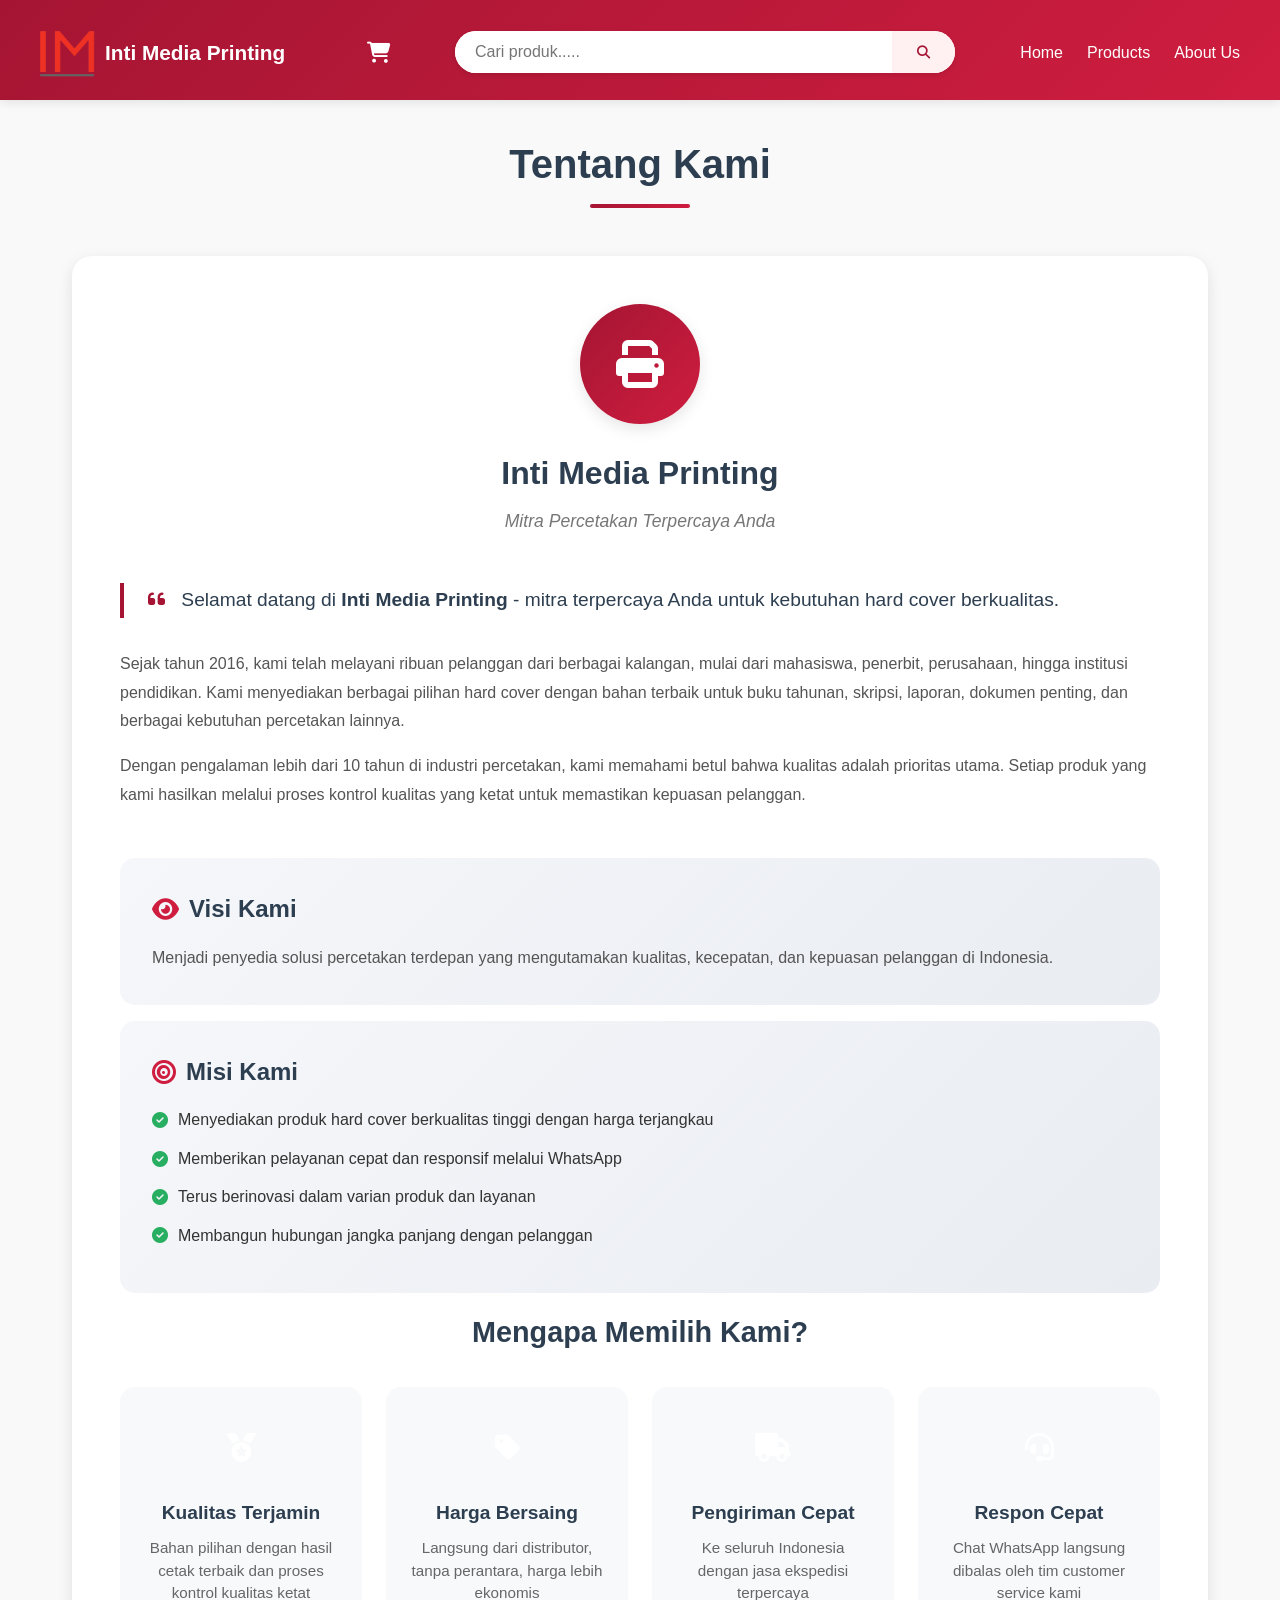
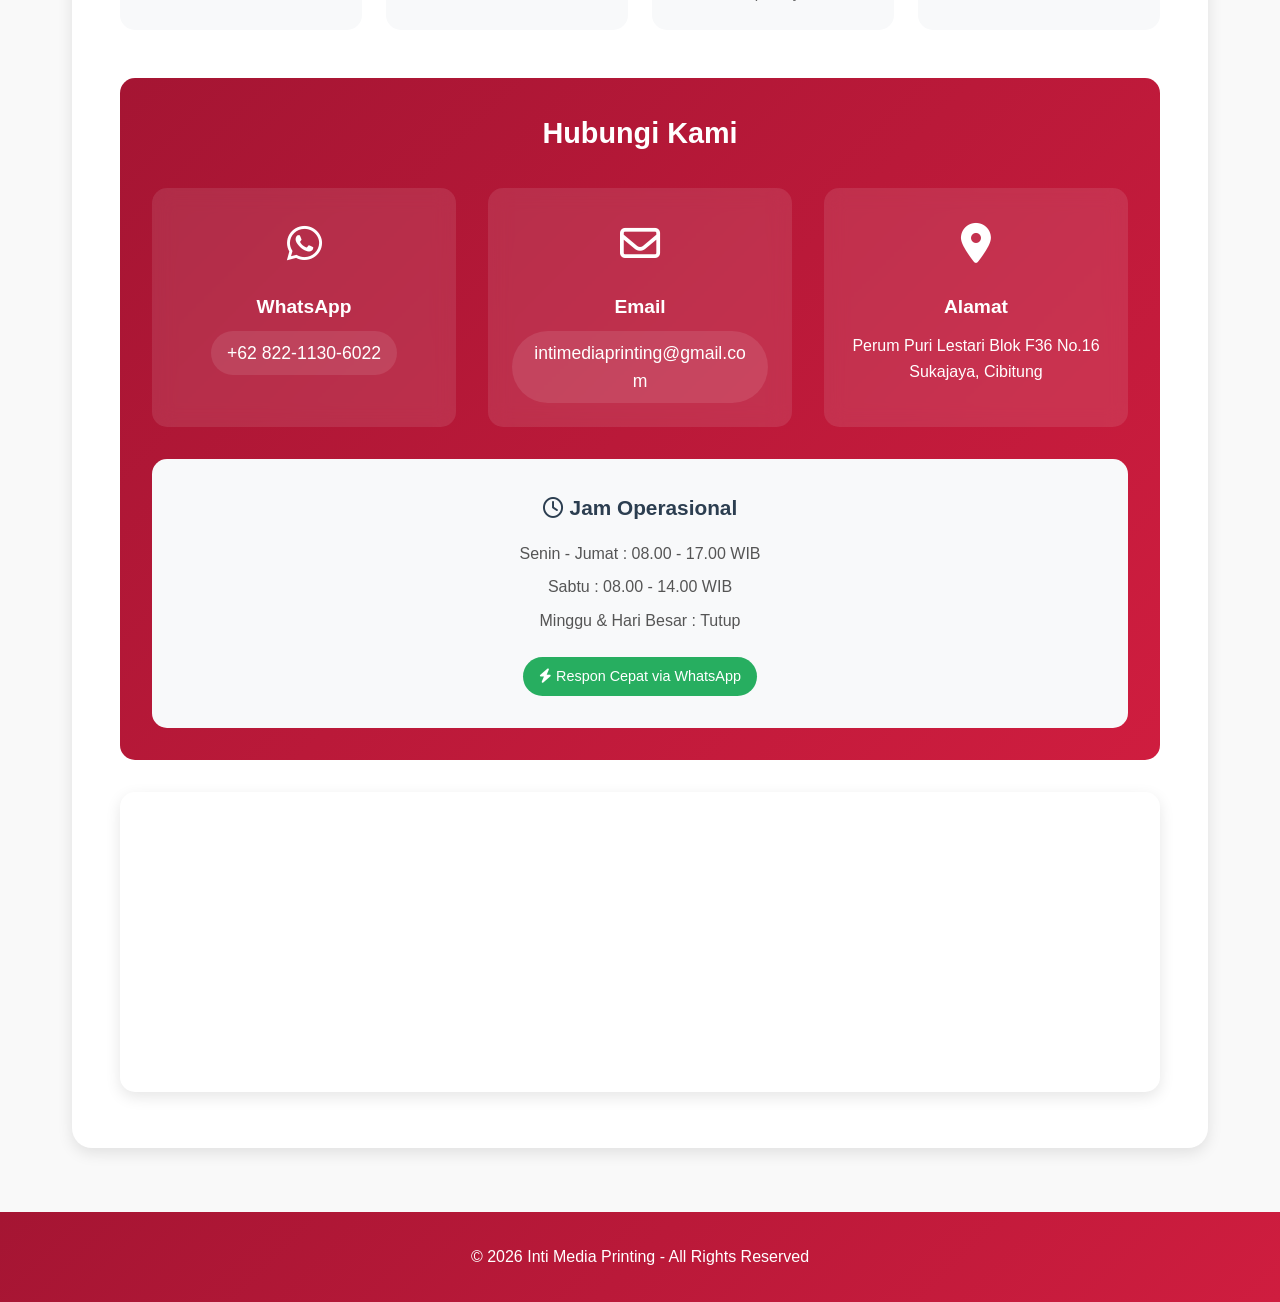
==== about.html @ e545a800 "Initial commit - Toko Online Hard Cover" ====
<!DOCTYPE html>
<html lang="id">
<head>
    <meta charset="UTF-8">
    <meta name="viewport" content="width=device-width, initial-scale=1.0, maximum-scale=1.0, user-scalable=yes">
    <meta name="description" content="Inti Media Printing - Toko online hard cover berkualitas. Tersedia hard cover bludru, glossy, diamond, RCP dengan harga terjangkau.">
    <meta name="keywords" content="hard cover, bludru, glossy, diamond, RCP, percetakan, jilid buku">
    <meta name="author" content="Inti Media Printing">
    
    <!-- Open Graph untuk sosial media -->
    <meta property="og:title" content="IMPrintingOnline - Hard Cover Berkualitas">
    <meta property="og:description" content="Belanja hard cover mudah & aman">
    <meta property="og:image" content="https://imediaprint.pages.dev/assets/images/gambarhome1.jpg">
    <meta property="og:url" content="https://imediaprint.pages.dev">
    <meta property="og:type" content="website">
    
    <title>Tentang Kami - Inti Media Printing</title>

	<!-- Google tag (gtag.js) -->
	<script async src="https://www.googletagmanager.com/gtag/js?id=G-FKC324B7FX"></script>
	<script>
	  window.dataLayer = window.dataLayer || [];
	  function gtag(){dataLayer.push(arguments);}
	  gtag('js', new Date());

	  gtag('config', 'G-FKC324B7FX');
	</script>

    <link rel="icon" type="image/png" href="assets/images/logo.png">
    <link rel="stylesheet" href="https://cdnjs.cloudflare.com/ajax/libs/font-awesome/6.5.0/css/all.min.css">
	<link rel="stylesheet" href="css/style.css">
</head>

<body>
	<nav class="navbar">
		<div class="container-header">
			<div class="nav-brand">
				<a href="index.html">
					<img src="assets/images/logo.png" alt="IMPrintingOnline Logo" class="nav-logo">
					<span>Inti Media Printing</span>
				</a>
			</div>
			
			<!-- Cart Icon - Pindahkan ke sebelum toggle -->
			<div class="cart-icon" id="cartIcon" style="cursor: pointer;">
				<i class="fas fa-shopping-cart"></i>
				<span class="cart-count">0</span>
			</div>
			
			<!-- Mobile Menu Toggle -->
			<div class="mobile-menu-toggle" id="mobileMenuToggle">
				<span></span>
				<span></span>
				<span></span>
			</div>
			
			<div class="search-section">
				<div class="search-container">
					<input type="text" class="search-input" id="searchInputHome" placeholder="Cari produk.....">
					<button class="search-btn" onclick="searchProducts()">
						<i class="fas fa-search"></i>
					</button>
				</div>
			</div>
			
			<ul class="nav-menu" id="navMenu">
				<li><a href="index.html">Home</a></li>
				<li><a href="products.html">Products</a></li>
				<li><a href="about.html">About Us</a></li>
			</ul>
		</div>
	</nav>

    <div class="container">
        <div class="page-title">
            <h1>Tentang Kami</h1>
            <div class="title-underline"></div>
        </div>
        
        <div class="about-content">
            <!-- Company Header -->
            <div class="company-header">
                <div class="company-logo">
                    <i class="fas fa-print"></i>
                </div>
                <h2 class="company-name">Inti Media Printing</h2>
                <p class="company-tagline">Mitra Percetakan Terpercaya Anda</p>
            </div>
            
            <!-- Company Description -->
            <div class="company-description">
                <p class="lead">
                    <i class="fas fa-quote-left" style="color: var(--secondary); margin-right: 10px;"></i>
                    Selamat datang di <strong>Inti Media Printing</strong> - mitra terpercaya Anda untuk 
                    kebutuhan hard cover berkualitas.
                </p>
                
                <p>
                    Sejak tahun 2016, kami telah melayani ribuan pelanggan dari berbagai kalangan, 
                    mulai dari mahasiswa, penerbit, perusahaan, hingga institusi pendidikan. 
                    Kami menyediakan berbagai pilihan hard cover dengan bahan terbaik untuk buku tahunan, 
                    skripsi, laporan, dokumen penting, dan berbagai kebutuhan percetakan lainnya.
                </p>
                
                <p>
                    Dengan pengalaman lebih dari 10 tahun di industri percetakan, kami memahami betul 
                    bahwa kualitas adalah prioritas utama. Setiap produk yang kami hasilkan melalui 
                    proses kontrol kualitas yang ketat untuk memastikan kepuasan pelanggan.
                </p>
            </div>
            
            <!-- Vision & Mission -->
            <div class="vision-mission">
                <div class="vm-card">
                    <h3>
                        <i class="fas fa-eye"></i>
                        Visi Kami
                    </h3>
                    <p>
                        Menjadi penyedia solusi percetakan terdepan yang mengutamakan kualitas, 
                        kecepatan, dan kepuasan pelanggan di Indonesia.
                    </p>
                </div>
            </div>
			<div class="vision-mission">
                <div class="vm-card">
                    <h3>
                        <i class="fas fa-bullseye"></i>
                        Misi Kami
                    </h3>
                    <ul>
                        <li>
                            <i class="fas fa-check-circle"></i>
                            Menyediakan produk hard cover berkualitas tinggi dengan harga terjangkau
                        </li>
                        <li>
                            <i class="fas fa-check-circle"></i>
                            Memberikan pelayanan cepat dan responsif melalui WhatsApp
                        </li>
                        <li>
                            <i class="fas fa-check-circle"></i>
                            Terus berinovasi dalam varian produk dan layanan
                        </li>
                        <li>
                            <i class="fas fa-check-circle"></i>
                            Membangun hubungan jangka panjang dengan pelanggan
                        </li>
                    </ul>
                </div>
            </div>
            
            <!-- Why Choose Us -->
            <div class="why-choose">
                <h3>Mengapa Memilih Kami?</h3>
                
                <div class="features-grid">
                    <div class="feature-item">
                        <div class="feature-icon">
                            <i class="fas fa-medal"></i>
                        </div>
                        <h4>Kualitas Terjamin</h4>
                        <p>Bahan pilihan dengan hasil cetak terbaik dan proses kontrol kualitas ketat</p>
                    </div>
                    
                    <div class="feature-item">
                        <div class="feature-icon">
                            <i class="fas fa-tag"></i>
                        </div>
                        <h4>Harga Bersaing</h4>
                        <p>Langsung dari distributor, tanpa perantara, harga lebih ekonomis</p>
                    </div>
                    
                    <div class="feature-item">
                        <div class="feature-icon">
                            <i class="fas fa-truck"></i>
                        </div>
                        <h4>Pengiriman Cepat</h4>
                        <p>Ke seluruh Indonesia dengan jasa ekspedisi terpercaya</p>
                    </div>
                    
                    <div class="feature-item">
                        <div class="feature-icon">
                            <i class="fas fa-headset"></i>
                        </div>
                        <h4>Respon Cepat</h4>
                        <p>Chat WhatsApp langsung dibalas oleh tim customer service kami</p>
                    </div>
                </div>
            </div>
            
            <!-- Contact Info -->
            <div class="contact-info">
                <h3>Hubungi Kami</h3>
                
                <div class="contact-grid">
                    <div class="contact-item">
                        <div class="contact-icon">
                            <i class="fab fa-whatsapp"></i>
                        </div>
                        <h4>WhatsApp</h4>
                        <a href="https://wa.me/6282211306022" target="_blank">
                            +62 822-1130-6022
                        </a>
                    </div>
                    
                    <div class="contact-item">
                        <div class="contact-icon">
                            <i class="far fa-envelope"></i>
                        </div>
                        <h4>Email</h4>
                        <a href="mailto:intimediaprinting@gmail.com">
                            intimediaprinting@gmail.com
                        </a>
                    </div>
                    
                    <div class="contact-item">
                        <div class="contact-icon">
                            <i class="fas fa-map-marker-alt"></i>
                        </div>
                        <h4>Alamat</h4>
                        <p>
                            Perum Puri Lestari Blok F36 No.16 Sukajaya, Cibitung
                        </p>
                    </div>
                </div>
                
                <!-- Business Hours -->
                <div class="business-hours">
                    <h4><i class="far fa-clock"></i> Jam Operasional</h4>
                    <p>Senin - Jumat : 08.00 - 17.00 WIB</p>
                    <p>Sabtu : 08.00 - 14.00 WIB</p>
                    <p>Minggu & Hari Besar : Tutup</p>
                    <span class="badge">
                        <i class="fas fa-bolt"></i> Respon Cepat via WhatsApp
                    </span>
                </div>
            </div>
            
            <!-- Map -->
            <div class="map-container">
                <iframe 
                    src="https://www.google.com/maps/embed?pb=!1m18!1m12!1m3!1d126748.6091255435!2d106.71670295!3d-6.229386449999999!2m3!1f0!2f0!3f0!3m2!1i1024!2i768!4f13.1!3m3!1m2!1s0x2e69f5d50fa255a5%3A0x9b9b41dbb9b866fa!2sInti%20Media%20Printing!5e0!3m2!1sid!2sid!4v1700000000000!5m2!1sid!2sid" 
                    loading="lazy">
                </iframe>
            </div>
        </div>
    </div>

    <footer>
        <p>© 2026 Inti Media Printing - All Rights Reserved</p>
    </footer>

    <script src="js/products.js"></script>
    <script src="js/cart.js"></script>
    
    <script>
        // Search function
        function searchProducts() {
            const searchInput = document.getElementById('searchInputHome');
            const query = searchInput ? searchInput.value.trim() : '';
            
            if (query) {
                window.location.href = `products.html?search=${encodeURIComponent(query)}`;
            } else {
                window.location.href = 'products.html';
            }
        }

        function resetFilters() {
            const searchInput = document.getElementById('searchInputHome');
            if (searchInput) {
                searchInput.value = '';
            }
            window.location.href = 'products.html';
        }

        // Initialize all functionality
        document.addEventListener('DOMContentLoaded', function() {
            // Update cart count
            if (typeof cart !== 'undefined' && cart.updateCount) {
                cart.updateCount();
            }
            
            // Cart icon click
            const cartIcon = document.getElementById('cartIcon');
            if (cartIcon) {
                cartIcon.addEventListener('click', function() {
                    window.location.href = 'checkout.html';
                });
            }
            
            // Search enter key
            const searchInput = document.getElementById('searchInputHome');
            if (searchInput) {
                searchInput.addEventListener('keypress', function(e) {
                    if (e.key === 'Enter') {
                        searchProducts();
                    }
                });
                
                // Scroll into view when focused (for mobile)
                searchInput.addEventListener('focus', function() {
                    setTimeout(() => {
                        this.scrollIntoView({ behavior: 'smooth', block: 'center' });
                    }, 300);
                });
            }
            
            // Mobile Menu Toggle
            const mobileToggle = document.getElementById('mobileMenuToggle');
            const navMenu = document.getElementById('navMenu');
            
            if (mobileToggle && navMenu) {
                mobileToggle.addEventListener('click', function(e) {
                    e.stopPropagation();
                    navMenu.classList.toggle('active');
                    
                    const spans = this.children;
                    if (navMenu.classList.contains('active')) {
                        spans[0].style.transform = 'rotate(45deg) translate(5px, 5px)';
                        spans[1].style.opacity = '0';
                        spans[2].style.transform = 'rotate(-45deg) translate(7px, -7px)';
                    } else {
                        spans[0].style.transform = 'none';
                        spans[1].style.opacity = '1';
                        spans[2].style.transform = 'none';
                    }
                });
                
                // Close menu when clicking outside
                document.addEventListener('click', function(event) {
                    if (!navMenu.contains(event.target) && !mobileToggle.contains(event.target)) {
                        navMenu.classList.remove('active');
                        const spans = mobileToggle.children;
                        spans[0].style.transform = 'none';
                        spans[1].style.opacity = '1';
                        spans[2].style.transform = 'none';
                    }
                });
                
                // Close menu when clicking a link
                navMenu.querySelectorAll('a').forEach(link => {
                    link.addEventListener('click', function() {
                        navMenu.classList.remove('active');
                        const spans = mobileToggle.children;
                        spans[0].style.transform = 'none';
                        spans[1].style.opacity = '1';
                        spans[2].style.transform = 'none';
                    });
                });
            }
            
            // Close mobile menu on resize
            window.addEventListener('resize', function() {
                if (window.innerWidth > 768) {
                    const navMenu = document.getElementById('navMenu');
                    const mobileToggle = document.getElementById('mobileMenuToggle');
                    
                    if (navMenu && navMenu.classList.contains('active')) {
                        navMenu.classList.remove('active');
                        
                        const spans = mobileToggle.children;
                        spans[0].style.transform = 'none';
                        spans[1].style.opacity = '1';
                        spans[2].style.transform = 'none';
                    }
                }
            });
            
            // Fix untuk touch events
            const buttons = document.querySelectorAll('button, .product-card, .feature-card, .feature-item, .contact-item a');
            buttons.forEach(button => {
                button.addEventListener('touchstart', function(e) {
                    // Prevent double tap zoom on buttons (optional)
                }, { passive: true });
            });
            
            // Fix untuk 100vh di mobile
            const setVh = () => {
                const vh = window.innerHeight * 0.01;
                document.documentElement.style.setProperty('--vh', `${vh}px`);
            };
            
            setVh();
            window.addEventListener('resize', setVh);
            window.addEventListener('orientationchange', setVh);
            
            // Animate elements on scroll
            const observer = new IntersectionObserver((entries) => {
                entries.forEach(entry => {
                    if (entry.isIntersecting) {
                        entry.target.style.opacity = '1';
                        entry.target.style.transform = 'translateY(0)';
                    }
                });
            }, { threshold: 0.1 });
            
            document.querySelectorAll('.feature-item, .vm-card, .contact-item').forEach(el => {
                el.style.opacity = '0';
                el.style.transform = 'translateY(20px)';
                el.style.transition = 'all 0.6s ease';
                observer.observe(el);
            });
        });
    </script>
</body>
</html>
---- css/style.css ----
html{
	scroll-behavior:smooth;
	-webkit-overflow-scrolling:touch;
}

img{
	max-width:100%;
	height:auto;
	display:block;
}

* {
	margin: 0;
	padding: 0;
	box-sizing: border-box;
}

:root{
	--primary:#2c3e50;
	--secondary:#a51533;
	--accent:#cf1d3f;
	--light:#ecf0f1;
	--dark:#2c3e50;
	--border:#ddd;
	--success:#27ae60;
	--warning:#f39c12;
	--shadow:0 5px 15px rgba(0,0,0,0.1);
	--shadow-hover:0 8px 25px rgba(0,0,0,0.15);
}
	
	body {
		font-family: 'Segoe UI', Tahoma, Geneva, Verdana, sans-serif;
		line-height: 1.6;
		color: #333;
		background-color: #f9f9f9;
		min-height: 100vh;
		display: flex;
		flex-direction: column;
	}
	
	/* Navbar Styles */
	.navbar {
		background: linear-gradient(135deg, #a51533 0%, #cf1d3f 100%);
		height: 100px;
		color: white;
		padding: 1.55rem 2rem;
		box-shadow: 0 2px 10px rgba(0,0,0,0.1);
		position: sticky;
		top: 0;
		z-index: 1000;
	}
	
	.container-header {
		max-width: 1200px;
		margin: 0 auto;
		display: flex;
		align-items: center;
		justify-content: space-between;
		gap: 2rem;
	}
	
	.nav-brand a {
		display: flex;
		align-items: center;
		gap: 10px;
		font-size: 1.3rem;
		font-weight: bold;
		color: white;
		text-decoration: none;
	}
	
	.nav-logo {
		height: 55px;
		width: auto;
	}
	
	.search-section {
		flex: 1;
		max-width: 500px;
	}
	
	.search-container {
		display: flex;
		background: white;
		border-radius: 50px;
		overflow: hidden;
		box-shadow: 0 2px 5px rgba(0,0,0,0.1);
	}
	
	.search-input {
		flex: 1;
		padding: 12px 20px;
		border: none;
		outline: none;
		font-size: 1rem;
	}
	
	.search-btn{
		padding:12px 25px;
		background:#fff0f2;
		color:#a51533;
		border:none;
		cursor:pointer;
		transition:0.3s;
	}
	
	.search-btn:hover {
		background: #d5909d;
	}
	
	.nav-menu {
		display: flex;
		list-style: none;
		gap: 1.5rem;
	}
	
	.nav-menu a {
		color: white;
		text-decoration: none;
		font-weight: 500;
		transition: opacity 0.3s;
		padding: 0.5rem 0;
	}
	
	.nav-menu a:hover,
	.nav-menu a.active {
		opacity: 0.8;
		border-bottom: 2px solid white;
	}
	
	.cart-icon {
		position: relative;
		font-size: 1.3rem;
		margin-left: 1rem;
		transition: transform 0.3s;
	}
	
	.cart-icon:hover {
		transform: scale(1.1);
	}
	
	.cart-count {
		position: absolute;
		top: -8px;
		right: -8px;
		background: var(--accent);
		color: white;
		font-size: 0.8rem;
		padding: 2px 6px;
		border-radius: 50%;
		min-width: 18px;
		text-align: center;
	}
	
	/* Hero Section */
	.hero {
		color: white;
		padding: 4rem 2rem;
		margin-bottom: 2rem;
	}
	
	.hero-grid {
		max-width: 1200px;
		margin: 0 auto;
		display: grid;
		grid-template-columns: 1.5fr 1fr;
		gap: 3rem;
		align-items: center;
	}
	
	.hero-image {
		border-radius: 20px;
		overflow: hidden;
		box-shadow: var(--shadow-hover);
		transition: transform 0.3s;
	}
	
	.hero-image:hover {
		transform: scale(1.02);
	}
	
	.hero-image img {
		width: 100%;
		height: auto;
		display: block;
	}

	.hero-features {
		display: grid;
		gap: 2rem;
	}

	.feature-card {
		background: linear-gradient(135deg, #a51533 0%, #cf1d3f 100%);
		height: 205px;
		padding: 1rem;
		text-align: center;
		border-radius: 15px;
		border: 1px solid rgba(255,255,255,0.2);
		transition: all 0.3s;
		transform: translateY(17px);
		animation: fadeInUp 0.6s ease forwards;
	}

	.feature-card:hover {
		background: #a51533;
		transform: translateY(-5px);
	}
	
	.feature-icon{
		font-size: 2.5rem;
		margin-bottom: 1rem;
		background: none;
		border: none;
		box-shadow: none;
	}

	.feature-card:hover .feature-icon{
		transform: scale(1.2);
		transition: 0.3s;
	}

	.feature-title {
		font-size: 1.3rem;
		margin-bottom: 0.5rem;
		font-weight: 600;
	}
	
	.feature-description {
		opacity: 0.9;
		font-size: 0.95rem;
	}
	
	/* Stats Section */
	.stats {
		max-width: 1200px;
		margin: 3rem auto;
		padding: 0 2rem;
		display: grid;
		grid-template-columns: repeat(3, 1fr);
		gap: 2rem;
	}
	
	.stat-item {
		background: white;
		padding: 2.5rem;
		border-radius: 20px;
		text-align: center;
		box-shadow: var(--shadow);
		transition: all 0.3s;
		border-bottom: 4px solid transparent;
	}
	
	.stat-item:hover {
		transform: translateY(-5px);
		border-bottom-color: #cf1d3f;
		box-shadow: var(--shadow-hover);
	}
	
	.stat-item h3 {
		font-size: 2.5rem;
		color: #cf1d3f;
		margin-bottom: 0.5rem;
		font-weight: bold;
	}
	
	.stat-item p {
		color: #666;
		font-size: 1.1rem;
		font-weight: 500;
	}

	/* CTA Section */
	.cta {
		background: #8f162c;
		color: white;
		padding: 4rem 2rem;
		text-align: center;
		margin: 4rem 0;
	}
	
	.cta-inner {
		max-width: 800px;
		margin: 0 auto;
	}
	
	.cta h2 {
		font-size: 2.5rem;
		margin-bottom: 1rem;
	}
	
	.cta p {
		font-size: 1.2rem;
		margin-bottom: 2rem;
		opacity: 0.9;
	}
	
	.cta-btn {
		display: inline-block;
		background: #ffc20e;
		color: var(--primary);
		padding: 15px 40px;
		border-radius: 50px;
		text-decoration: none;
		font-weight: 600;
		font-size: 1.1rem;
		transition: all 0.3s;
		box-shadow: var(--shadow);
	}
	
	.cta-btn:hover {
		transform: translateY(-2px);
		box-shadow: var(--shadow-hover);
		background: var(--light);
	}
	
	/* WhatsApp Float */
	.wa-float {
		position: fixed;
		bottom: 30px;
		right: 30px;
		background: #25d366;
		color: white;
		width: 60px;
		height: 60px;
		border-radius: 50%;
		text-align: center;
		font-size: 30px;
		line-height: 60px;
		box-shadow: var(--shadow-hover);
		transition: all 0.3s;
		z-index: 999;
	}
	
	.wa-float:hover {
		transform: scale(1.1) translateY(-5px);
		background: #20ba5c;
	}
	
	/* Footer */
	footer{
		background:linear-gradient(135deg,#a51533,#cf1d3f);
		color:#fff;
		text-align:center;
		padding:2rem;
		margin-top:auto;
	}


/* PRODUCTS.HTML */
	/* Container */
	.container {
		max-width: 1200px;
		margin: 2rem auto;
		padding: 0 2rem;
		flex: 1;
	}

	/* Filter Bar */
	.filter-options-bar {
		display: flex;
		gap: 1rem;
		margin-bottom: 2rem;
		flex-wrap: wrap;
		background: white;
		padding: 1.5rem;
		border-radius: 15px;
		box-shadow: var(--shadow);
	}
	
	.filter-options-bar select {
		padding: 12px 20px;
		border: 2px solid var(--border);
		border-radius: 10px;
		font-size: 1rem;
		outline: none;
		cursor: pointer;
		background: white;
		min-width: 180px;
		transition: all 0.3s;
	}
	
	.filter-options-bar select:hover {
		border-color: #a51533;
		background: #fff5f5;
	}
	
	.filter-options-bar select:focus {
		border-color: #a51533;
		box-shadow: 0 0 0 3px rgba(207,29,63,0.2);
	}

	/* Product Grid */
	.product-grid{
		display:grid;
		grid-template-columns:repeat(auto-fit,minmax(250px,1fr));
		gap:2rem;
		margin-bottom:3rem;
	}
	
	.product-card{
		background:white;
		border-radius:12px;
		overflow:hidden;
		box-shadow:0 2px 10px rgba(0,0,0,0.08);
		transition:all 0.25s ease;
		cursor:pointer;
		position:relative;
	}
	
	.product-card:hover{
		transform:translateY(-5px);
		box-shadow:0 8px 20px rgba(0,0,0,0.12);
	}
	
	.product-image{
		width:100%;
		height:200px;
		object-fit:cover;
	}
	
	.product-info{
		padding:12px;
	}
	
	.product-title{
		font-size:0.95rem;
		font-weight:600;
		color:#333;
		margin-bottom:6px;
		line-height:1.3;
		height:38px;
		overflow:hidden;
	}
	
	.product-price{
		color:#cf1d3f;
		font-weight:700;
		font-size:1.1rem;
		margin-bottom:6px;
	}

	.product-meta{
		display:flex;
		justify-content:space-between;
		align-items:center;
		font-size:0.85rem;
		color:#777;
		margin-bottom:6px;
	}

	.product-rating{
		display:flex;
		align-items:center;
		gap:4px;
		color:#f5a623;
	}

	.product-sold{
		color:#888;
	}

	.product-image-wrapper{
		position:relative;
	}

	.btn-add-cart-hover{
		position:absolute;
		left:50%;
		bottom:10px;
		transform:translateX(-50%);
		background:#cf1d3f;
		color:white;
		border:none;
		padding:8px 12px;
		font-size:0.85rem;
		border-radius:20px;
		cursor:pointer;
		opacity:0;
		transition:all 0.25s ease;
		box-shadow:0 3px 10px rgba(0,0,0,0.2);
		white-space:nowrap;
	}

	.product-card:hover .btn-add-cart-hover{
		opacity:1;
		bottom:15px;
	}

	.btn-add-cart-hover:hover{
		background:#a51533;
	}

	.varian-tags{
		display:flex;
		gap:5px;
		flex-wrap:wrap;
	}

	.varian-tag{
		background:#f3f3f3;
		padding:2px 6px;
		font-size:0.75rem;
		border-radius:4px;
	}
	
	/* Badge Diskon */
	.discount-badge {
		position: absolute;
		top: 10px;
		right: 10px;
		background: var(--accent);
		color: white;
		padding: 5px 10px;
		border-radius: 5px;
		font-weight: bold;
		font-size: 0.9rem;
		z-index: 1;
	}
	
	/* Load More Button */
	.load-more-container {
		text-align: center;
		margin: 2rem 0;
	}
	
	.btn-load-more {
		background: linear-gradient(135deg, #a51533 0%, #cf1d3f 100%);
		color: white;
		border: none;
		padding: 15px 40px;
		border-radius: 50px;
		font-size: 1.1rem;
		font-weight: 600;
		cursor: pointer;
		transition: all 0.3s;
		box-shadow: var(--shadow);
	}
	
	.btn-load-more:hover {
		transform: translateY(-2px);
		box-shadow: var(--shadow-hover);
	}
	
	.btn-load-more:disabled {
		opacity: 0.5;
		cursor: not-allowed;
		transform: none;
	}

	/* Empty State */
	.empty-state {
		text-align: center;
		padding: 4rem;
		background: white;
		border-radius: 15px;
		grid-column: 1/-1;
	}
	
	.empty-state i {
		font-size: 5rem;
		color: var(--border);
		margin-bottom: 1rem;
	}
	
	.empty-state h3 {
		font-size: 1.5rem;
		color: var(--primary);
		margin-bottom: 0.5rem;
	}
	
	.empty-state p {
		color: #777;
		margin-bottom: 2rem;
	}
	
	.btn-reset-filter {
		background: linear-gradient(135deg, #a51533 0%, #cf1d3f 100%);
		color: #ffffff;
		border: none;
		padding: 12px 30px;
		border-radius: 50px;
		font-size: 1rem;
		cursor: pointer;
		transition: all 0.3s;
	}
	
	.btn-reset-filter:hover {
		background: #a51533;
	}


/* ABOUT.HTML */
	.page-title {
		text-align: center;
		margin-bottom: 2rem;
		position: relative;
		padding-bottom: 1rem;
	}
	
	.page-title h1 {
		font-size: 2.5rem;
		color: var(--primary);
		margin-bottom: 0.5rem;
	}
	
	.page-title .title-underline {
		width: 100px;
		height: 4px;
		background: linear-gradient(135deg,#a51533,#cf1d3f);
		margin: 0 auto;
		border-radius: 2px;
	}

	.about-content {
		background: white;
		border-radius: 20px;
		padding: 3rem;
		box-shadow: var(--shadow);
		margin-bottom: 2rem;
	}
	
	/* Company Header */
	.company-header {
		text-align: center;
		margin-bottom: 3rem;
	}

	.company-logo{
		width:120px;
		height:120px;
		margin:0 auto 1.5rem;
		background:linear-gradient(135deg,#a51533,#cf1d3f);
		border-radius:50%;
		display:flex;
		align-items:center;
		justify-content:center;
		color:#fff;
		font-size:3rem;
		box-shadow:var(--shadow);
	}
	
	.company-name {
		font-size: 2rem;
		color: var(--primary);
		margin-bottom: 0.5rem;
	}
	
	.company-tagline {
		color: #777;
		font-size: 1.1rem;
		font-style: italic;
	}
	
	/* Company Description */
	.company-description {
		margin-bottom: 3rem;
		line-height: 1.8;
		color: #555;
	}
	
	.company-description p {
		margin-bottom: 1rem;
	}
	
	.company-description .lead {
		font-size: 1.2rem;
		color: var(--primary);
		font-weight: 500;
		border-left: 4px solid var(--secondary);
		padding-left: 1.5rem;
		margin: 2rem 0;
	}
	
	/* Vision Mission */
	.vision-mission {
		display: grid;
		grid-template-columns: 1fr;
		margin-bottom: 1rem;
	}
	
	.vm-card {
		background: linear-gradient(135deg, #f5f7fa 0%, #e9ecf1 100%);
		padding: 2rem;
		border-radius: 15px;
		transition: all 0.3s;
	}
	
	.vm-card:hover {
		transform: translateY(-5px);
		box-shadow: var(--shadow);
	}
	
	.vm-card h3 {
		color: var(--primary);
		margin-bottom: 1rem;
		font-size: 1.5rem;
		display: flex;
		align-items: center;
		gap: 10px;
	}
	
	.vm-card h3 i {
		color: #cf1d3f;
	}
	
	.vm-card p {
		color: #555;
		line-height: 1.8;
	}
	
	.vm-card ul {
		list-style: none;
		padding: 0;
	}
	
	.vm-card ul li {
		margin-bottom: 0.8rem;
		display: flex;
		align-items: center;
		gap: 10px;
	}
	
	.vm-card ul li i {
		color: var(--success);
		font-size: 1rem;
	}
	
	/* Why Choose Us */
	.why-choose {
		margin-bottom: 3rem;
	}
	
	.why-choose h3 {
		text-align: center;
		color: var(--primary);
		font-size: 1.8rem;
		margin-bottom: 2rem;
	}

	.features-grid {
		display: grid;
		grid-template-columns: repeat(4, 1fr);
		gap: 1.5rem;
	}
	
	.feature-item {
		text-align: center;
		padding: 1.5rem;
		background: #f8f9fa;
		border-radius: 15px;
		transition: all 0.3s;
		border: 1px solid transparent;
	}
	
	.feature-item:hover {
		transform: translateY(-5px);
		border-color: var(--secondary);
		box-shadow: var(--shadow);
	}
	
	.feature-icon {
		width: 70px;
		height: 70px;
		border-radius: 50%;
		display: flex;
		align-items: center;
		justify-content: center;
		margin: 0 auto 1rem;
		color: white;
		font-size: 1.8rem;
	}
	
	.feature-item h4 {
		color: var(--primary);
		margin-bottom: 0.5rem;
		font-size: 1.2rem;
	}
	
	.feature-item p {
		color: #666;
		font-size: 0.95rem;
		line-height: 1.5;
	}
	
	/* Contact Info */
	.contact-info {
		background: linear-gradient(135deg, #a51533 0%, #cf1d3f 100%);
		border-radius: 15px;
		padding: 2rem;
		color: white;
		margin-bottom: 2rem;
	}
	
	.contact-info h3 {
		text-align: center;
		font-size: 1.8rem;
		margin-bottom: 2rem;
	}
	
	.contact-grid {
		display: grid;
		grid-template-columns: repeat(3, 1fr);
		gap: 2rem;
	}
	
	.contact-item {
		text-align: center;
		padding: 1.5rem;
		background: rgba(255,255,255,0.1);
		border-radius: 15px;
		backdrop-filter: blur(10px);
		transition: all 0.3s;
	}
	
	.contact-item:hover {
		background: rgba(255,255,255,0.2);
		transform: translateY(-5px);
	}
	
	.contact-icon {
		font-size: 2.5rem;
		margin-bottom: 1rem;
	}
	
	.contact-item h4 {
		font-size: 1.2rem;
		margin-bottom: 0.5rem;
	}
	
	.contact-item a {
		color: white;
		text-decoration: none;
		font-size: 1.1rem;
		transition: all 0.3s;
		display: inline-block;
		padding: 0.5rem 1rem;
		border-radius: 50px;
		background: rgba(255,255,255,0.1);
		word-break: break-word;
	}
	
	.contact-item a:hover {
		background: rgba(255,255,255,0.3);
		transform: translateY(-2px);
	}
	
	.contact-item p {
		color: white;
		margin-top: 10px;
		word-break: break-word;
	}
	
	/* Business Hours */
	.business-hours {
		text-align: center;
		margin-top: 2rem;
		padding: 2rem;
		background: #f8f9fa;
		border-radius: 15px;
	}
	
	.business-hours h4 {
		color: var(--primary);
		font-size: 1.3rem;
		margin-bottom: 1rem;
	}
	
	.business-hours p {
		color: #555;
		margin-bottom: 0.5rem;
	}
	
	.business-hours .badge {
		display: inline-block;
		background: var(--success);
		color: white;
		padding: 0.5rem 1rem;
		border-radius: 50px;
		font-size: 0.9rem;
		margin-top: 1rem;
	}
	
	/* Map Container */
	.map-container {
		text-align: center;
		margin-top: 2rem;
	}
	
	.map-container iframe{
		width:100%;
		height:300px;
		border:0;
		border-radius:15px;
		box-shadow:var(--shadow);
	}


/* PRODUCT DETAIL */

	.product-detail{
		display:grid;
		grid-template-columns:1fr 1fr;
		gap:3rem;
		background:#fff;
		border-radius:20px;
		padding:2rem;
		box-shadow:0 5px 20px rgba(0,0,0,0.05);
	}

	/* IMAGE */

	.detail-image-container{
		position:relative;
		border-radius:15px;
		overflow:hidden;
		box-shadow:0 5px 15px rgba(0,0,0,0.1);
	}

	.detail-image{
		width:100%;
		height:auto;
		display:block;
		transition:transform .3s;
	}

	.detail-image:hover{
		transform:scale(1.03);
	}

	/* INFO */

	.detail-info h1{
		font-size:2rem;
		color:var(--primary);
		margin-bottom:1rem;
	}

	/* PRICE BOX */

	.detail-price{
		background:linear-gradient(135deg,#a51533,#cf1d3f);
		color:#fff;
		padding:1.5rem;
		border-radius:15px;
		margin-bottom:2rem;
	}

	.current-price{
		font-size:2.5rem;
		font-weight:bold;
	}

	.old-price{
		font-size:1.2rem;
		text-decoration:line-through;
		opacity:.8;
		margin-left:1rem;
	}

	/* VARIANT */

	.varian-section{
		margin-bottom:2rem;
	}

	.varian-title{
		font-weight:600;
		margin-bottom:.5rem;
		color:var(--primary);
	}

	.varian-options{
		display:flex;
		flex-wrap:wrap;
		gap:.8rem;
		margin-bottom:1.5rem;
	}

	.varian-option{
		padding:.8rem 1.5rem;
		border:2px solid var(--border);
		background:#fff;
		border-radius:50px;
		cursor:pointer;
		font-weight:500;
		transition:.3s;
	}

	.varian-option:hover{
		border-color:#cf1d3f;
		background:rgba(207,29,63,0.1);
	}

	.varian-option.selected{
		background:linear-gradient(135deg,#a51533,#cf1d3f);
		color:#fff;
		border-color:transparent;
	}

	/* QUANTITY */

	.quantity-selector{
		display:flex;
		align-items:center;
		gap:.5rem;
		margin-bottom:1.5rem;
	}

	.quantity-btn{
		width:45px;
		height:45px;
		border:2px solid var(--border);
		background:#fff;
		border-radius:10px;
		font-size:1.3rem;
		cursor:pointer;
		display:flex;
		align-items:center;
		justify-content:center;
		transition:.3s;
	}

	.quantity-btn:hover:not(:disabled){
		background:#cf1d3f;
		color:#fff;
		border-color:#a51533;
	}

	.quantity-btn:disabled{
		opacity:.5;
		cursor:not-allowed;
	}

	.quantity-input{
		width:100px;
		height:45px;
		text-align:center;
		border:2px solid var(--border);
		border-radius:10px;
		font-size:1.2rem;
		font-weight:600;
		outline:none;
		-moz-appearance:textfield;
	}

	.quantity-input::-webkit-outer-spin-button,
	.quantity-input::-webkit-inner-spin-button{
		-webkit-appearance:none;
		margin:0;
	}

	.quantity-input:focus{
		border-color:#cf1d3f;
		box-shadow:0 0 0 3px rgba(207,29,63,0.2);
	}

	/* BUTTON */

	.btn-add-cart,
	.btn-buy-now{
		padding:1rem 2rem;
		border:none;
		border-radius:10px;
		font-size:1.1rem;
		font-weight:600;
		cursor:pointer;
		transition:.3s;
		margin-right:1rem;
		margin-bottom:.5rem;
	}

	.btn-add-cart{
		background:#cf1d3f;
		color:#fff;
	}

	.btn-add-cart:hover{
		background:#a51533;
		transform:translateY(-2px);
		box-shadow:0 5px 15px rgba(207,29,63,0.3);
	}

	.btn-buy-now{
		background:linear-gradient(135deg,#a51533,#cf1d3f);
		color:#fff;
	}

	.btn-buy-now:hover{
		transform:translateY(-2px);
		box-shadow:0 5px 15px rgba(207,29,63,0.4);
	}

	/* DESCRIPTION */

	.product-description{
		margin-top:2rem;
		padding:1.5rem;
		background:var(--light);
		border-radius:15px;
	}

	.product-description h3{
		color:var(--primary);
		margin-bottom:1rem;
		font-size:1.3rem;
	}

	.product-description p{
		line-height:1.8;
		color:#555;
	}


/* CHECKOUT */

	.page-title{
		color:var(--primary);
		margin-bottom:2rem;
		font-size:2rem;
		text-align:center;
	}

	/* Layout */

	.checkout-container{
		display:grid;
		grid-template-columns:1.5fr 1fr;
		gap:2rem;
	}

	.checkout-card{
		background:#fff;
		border-radius:20px;
		padding:2rem;
		box-shadow:var(--shadow);
		transition:0.3s;
	}

	.checkout-card:hover{
		box-shadow:var(--shadow-hover);
	}

	/* ================= FORM ================= */

	.form-group{
		margin-bottom:1.5rem;
	}

	.form-group label{
		display:block;
		margin-bottom:0.5rem;
		font-weight:600;
		color:var(--primary);
	}

	.form-group input,
	.form-group textarea{
		width:100%;
		padding:12px 15px;
		border:2px solid var(--border);
		border-radius:10px;
		font-size:1rem;
		font-family:inherit;
		transition:0.3s;
	}

	.form-group input:focus,
	.form-group textarea:focus{
		border-color:#cf1d3f;
		outline:none;
		box-shadow:0 0 0 3px rgba(207,29,63,0.2);
	}

	.form-group input.error,
	.form-group textarea.error{
		border-color:var(--danger);
	}

	.error-message{
		color:var(--danger);
		font-size:0.85rem;
		margin-top:5px;
	}

	/* ================= CART ITEMS ================= */

	.cart-items{
		max-height:400px;
		overflow-y:auto;
		margin-bottom:1.5rem;
	}

	.checkout-item{
		display:flex;
		gap:1rem;
		padding:1rem;
		border-bottom:1px solid var(--border);
		transition:0.3s;
	}

	.checkout-item:hover{
		background:var(--light);
	}

	.checkout-item img{
		width:80px;
		height:80px;
		object-fit:cover;
		border-radius:10px;
		border:1px solid var(--border);
	}

	.item-details{
		flex:1;
	}

	.item-name{
		font-weight:600;
		color:var(--primary);
		margin-bottom:3px;
	}

	.item-variant{
		font-size:0.9rem;
		color:#777;
		margin-bottom:6px;
	}

	.item-controls{
		display:flex;
		align-items:center;
		gap:8px;
		flex-wrap:wrap;
	}

	/* Quantity */

	.qty-btn{
		width:32px;
		height:32px;
		border:1px solid var(--border);
		background:#fff;
		border-radius:8px;
		cursor:pointer;
		display:flex;
		align-items:center;
		justify-content:center;
		font-size:1.1rem;
		transition:0.3s;
	}

	.qty-btn:hover:not(:disabled){
		background:#cf1d3f;
		color:#fff;
		border-color:#a51533;
	}

	.qty-btn:disabled{
		opacity:0.5;
		cursor:not-allowed;
	}

	.qty-display{
		min-width:40px;
		text-align:center;
		font-weight:600;
	}

	.qty-input {
		width: 60px;
		height: 32px;
		text-align: center;
		border: 2px solid var(--border);
		border-radius: 8px;
		font-size: 0.9rem;
		font-weight: 600;
		outline: none;
		-moz-appearance: textfield;
		margin: 0 4px;
		padding: 0 5px;
	}

	.qty-input::-webkit-outer-spin-button,
	.qty-input::-webkit-inner-spin-button {
		-webkit-appearance: none;
		margin: 0;
	}

	.qty-input:focus {
		border-color: #cf1d3f;
		box-shadow: 0 0 0 3px rgba(207,29,63,0.1);
	}

	.item-controls {
		display: flex;
		align-items: center;
		gap: 4px;
		flex-wrap: wrap;
	}

	.item-price{
		margin-left:auto;
		font-weight:600;
		color:#a51533;
	}

	/* Delete */

	.delete-btn{
		width:32px;
		height:32px;
		border:none;
		background:none;
		cursor:pointer;
		border-radius:8px;
		font-size:1.1rem;
		display:flex;
		align-items:center;
		justify-content:center;
		transition:0.3s;
	}

	.delete-btn:hover{
		background:#a51533;
		color:#fff;
		transform:scale(1.1);
	}

	/* ================= TOTAL ================= */

	.total-row{
		display:flex;
		justify-content:space-between;
		align-items:center;
		padding:1.5rem 0;
		border-top:2px solid var(--border);
		font-size:1.3rem;
		font-weight:bold;
		color:#a51533;
		margin-top:1rem;
	}

	.total-row span:last-child{
		font-size:1.5rem;
	}

	/* ================= WHATSAPP BUTTON ================= */

	.btn-whatsapp{
		width:100%;
		background:linear-gradient(135deg,#25d366,#128C7E);
		color:#fff;
		border:none;
		padding:1.2rem;
		border-radius:50px;
		font-size:1.2rem;
		font-weight:600;
		cursor:pointer;
		display:flex;
		align-items:center;
		justify-content:center;
		gap:10px;
		margin-top:1rem;
		transition:0.3s;
	}

	.btn-whatsapp:hover{
		transform:translateY(-2px);
		box-shadow:var(--shadow-hover);
		filter:brightness(1.1);
	}

	.btn-whatsapp i{
		font-size:1.4rem;
	}

	/* ================= EMPTY CART ================= */

	.empty-cart{
		text-align:center;
		padding:3rem;
	}

	.empty-cart i{
		font-size:5rem;
		color:var(--border);
		margin-bottom:1rem;
	}

	.empty-cart h3{
		font-size:1.5rem;
		color:var(--primary);
		margin-bottom:0.5rem;
	}

	.empty-cart p{
		color:#777;
		margin-bottom:2rem;
	}

	/* Button kembali belanja */

	.btn-shop{
		display:inline-block;
		background:linear-gradient(135deg,#667eea,#764ba2);
		color:#fff;
		padding:12px 30px;
		border-radius:50px;
		text-decoration:none;
		font-weight:600;
		transition:0.3s;
	}

	.btn-shop:hover{
		transform:translateY(-2px);
		box-shadow:var(--shadow-hover);
	}

	/* ================= MODAL ================= */

	.modal-overlay{
		position:fixed;
		inset:0;
		background:rgba(0,0,0,0.5);
		display:flex;
		align-items:center;
		justify-content:center;
		z-index:9999;
		animation:fadeIn .3s;
	}

	.modal-confirm{
		background:#fff;
		padding:2rem;
		border-radius:20px;
		max-width:400px;
		width:90%;
		text-align:center;
		animation:slideUp .3s;
	}

	.modal-icon{
		font-size:4rem;
		margin-bottom:1rem;
	}

	.modal-actions{
		display:flex;
		gap:1rem;
		justify-content:center;
	}

	/* Buttons */

	.btn-secondary{
		padding:12px 25px;
		border:2px solid var(--border);
		background:#fff;
		border-radius:10px;
		cursor:pointer;
		font-weight:600;
	}

	.btn-secondary:hover{
		background:var(--light);
	}

	.btn-danger{
		padding:12px 25px;
		background:var(--danger);
		color:#fff;
		border:none;
		border-radius:10px;
		cursor:pointer;
		font-weight:600;
		transition:0.3s;
	}

	.btn-danger:hover{
		background:#c0392b;
		transform:translateY(-2px);
		box-shadow:var(--shadow);
	}


/* MOBILE MENU */

	.mobile-menu-toggle{
		display:none;
		flex-direction:column;
		cursor:pointer;
		width:30px;
		height:25px;
		justify-content:space-between;
	}

	.mobile-menu-toggle span{
		display:block;
		width:100%;
		height:3px;
		background:white;
		border-radius:3px;
		transition:0.3s ease;
	}

/* MOBILE TOUCH OPTIMIZATION */

	button,
	.product-card,
	.feature-card,
	.nav-menu a,
	.cart-icon,
	.wa-float{
		touch-action:manipulation;
		-webkit-tap-highlight-color:transparent;
	}


@media (max-width:768px){

	.mobile-menu-toggle{
		display:flex;
		position:absolute;
		right:15px;
		top:25%;
		transform:translateY(-50%);
		width:25px;
		height:20px;
		z-index:1001;
	}

	.navbar{
		padding:0.5rem 1rem;
		position: relative;
		height: auto;
		min-height:70px;
		display:flex;
		align-items:center;
	}

	.container-header {
		display: flex;
		flex-direction: row;
		flex-wrap: wrap;
		align-items: center;
		justify-content: space-between;
		width: 100%;
		position: relative;
		padding: 0.5rem 0;
		gap: 0.5rem;
	}

	.nav-brand {
		width: auto;
		flex: 0 0 auto;
		margin-right: 50px; /* Space for mobile toggle */ 
	}

	.nav-brand a {
		font-size: 1rem; 
		display: flex; 
		align-items: center; 
		gap: 5px; 
	} 
	
	.nav-logo {
		height: 35px; 
		width: auto; 
	}

	.search-section { 
		order: 2; 
		width: 100%; 
		max-width: 100%; 
		margin: 10px 0 5px 0; 
		display: block; 
		flex: 1 1 100%; 
	} 
	
	.search-input { 
		padding: 10px 15px; 
		font-size: 0.9rem; 
	} 

	.search-btn {
		padding: 10px 20px; 
	}

	.nav-menu{
		display:none;
		width:100%;
		flex-direction:column;
		background:linear-gradient(135deg,#a51533 0%,#cf1d3f 100%);
		padding:1rem;
		border-radius:10px;
		margin-top:10px;
	}

	.nav-menu.active{
		display:flex;
	}

	.nav-menu li{
		text-align:center;
		margin:0.5rem 0;
	}

	.nav-menu a{
		display:block;
		padding:10px;
	}

	.cart-icon { 
		position: absolute; 
		right: 70px; /* Beri jarak dari toggle */ 
		top: 25%; 
		transform: translateY(-50%); 
		font-size: 1.2rem; 
		margin: 0; 
		display: flex; 
		align-items: center; 
		justify-content: center; 
	} 
	.cart-count { 
		top: -5px; 
		right: -8px; 
		font-size: 0.7rem; 
		padding: 2px 5px; 
		min-width: 16px; 
		height: 16px; 
		display: flex; 
		align-items: center; 
		justify-content: center; 
	}

	/* HERO */

	.hero-grid{
		grid-template-columns:1fr;
		gap:1rem;
	}

	.hero{
		padding:1rem;
		margin-bottom: 0;
	}

	.hero-features { 
		gap: 1rem; 
	}

	.feature-card{
		height:auto;
		min-height:140px;
		padding:1rem;
		transform:none;
		margin: 0;
	}
	.feature-icon{
		font-size:1.8rem;
		margin-bottom: 0.5rem;
	}
	.feature-title { 
		font-size: 1rem; 
		margin-bottom: 0.3rem; 
	}
	.feature-description { 
		font-size: 0.85rem; 
		line-height: 1.4; 
	}

	.stats { 
		grid-template-columns: 1fr; 
		margin: 2rem auto; 
		gap: 0.8rem; 
		padding: 0 1rem; 
	} 
	.stat-item { 
		padding: 1.2rem; 
	} 
	.stat-item h3 {
		font-size: 1.6rem; 
	} 
	.stat-item p { 
		font-size: 0.9rem; 
	}

	/* PRODUCT GRID */

	.product-info{
		padding:1rem;
	}

	.product-title{
		font-size:0.9rem;
	}

	.product-price{
		font-size:1rem;
	}

	.product-grid{
		grid-template-columns:repeat(2,1fr);
		gap:1.5rem;
	}

	.product-image{
		height:200px;
	}

	.product-info{
		padding:1rem;
	}

	.product-title{
		font-size:1rem;
	}

	.product-price{
		font-size:1.1rem;
	}

	.filter-options-bar{
		flex-direction:column;
	}

	.filter-options-bar select{
		width:100%;
	}

	.features-grid{
		grid-template-columns:repeat(2,1fr);
	}

	.contact-grid{
		grid-template-columns:1fr;
	}

	.about-content{
		padding:2rem 1.5rem;
	}

	.page-title h1{
		font-size:2rem;
	}

	.company-name{
		font-size:1.6rem;
	}

	.product-detail{
		grid-template-columns:1fr;
		gap:2rem;
		padding:1.5rem;
	}

	.detail-info h1{
		font-size:1.6rem;
	}

	.current-price{
		font-size:2rem;
	}

	.btn-add-cart,
	.btn-buy-now{
		width:100%;
		margin-right:0;
	}

	.quantity-selector{
		justify-content:center;
	}

    .qty-input {
        width: 50px;
        height: 28px;
        font-size: 0.85rem;
    }
	
	.checkout-container{
		grid-template-columns:1fr;
	}

	.checkout-card{
		padding:1.5rem;
	}

	.checkout-item{
		flex-direction:column;
		align-items:center;
		text-align:center;
	}

	.checkout-item img{
		width:120px;
		height:120px;
	}

	.item-controls{
		justify-content:center;
	}

	.total-row{
		font-size:1.1rem;
	}

}

@media (max-width:480px){

	.nav-logo{
		height:30px;
	}

	.feature-card{
		min-height:130px;
		padding:0.8rem;
	}

	.feature-icon{
		font-size:1.6rem;
	}

	.product-grid{
		grid-template-columns:1fr;
	}

	.container{
		padding:0 1rem;
	}

	.product-image{
		height:180px;
	}

	.features-grid{
		grid-template-columns:1fr;
	}

	.company-logo{
		width:90px;
		height:90px;
		font-size:2rem;
	}

	.contact-item{
		padding:1rem;
	}

	.contact-item a{
		font-size:0.95rem;
	}

}


/* Animations */

	.mobile-menu-toggle.open span:nth-child(1){
		transform:rotate(45deg) translate(5px,5px);
	}

	.mobile-menu-toggle.open span:nth-child(2){
		opacity:0;
	}

	.mobile-menu-toggle.open span:nth-child(3){
		transform:rotate(-45deg) translate(6px,-6px);
	}

	@keyframes fadeInUp{
		from{
			opacity:0;
			transform:translateY(20px);
		}
		to{
			opacity:1;
			transform:translateY(0);
		}
	}

	@keyframes fadeIn{
		from{opacity:0}
		to{opacity:1}
	}

	@keyframes slideUp{
		from{
			transform:translateY(50px);
			opacity:0;
		}
		to{
			transform:translateY(0);
			opacity:1;
		}
	}
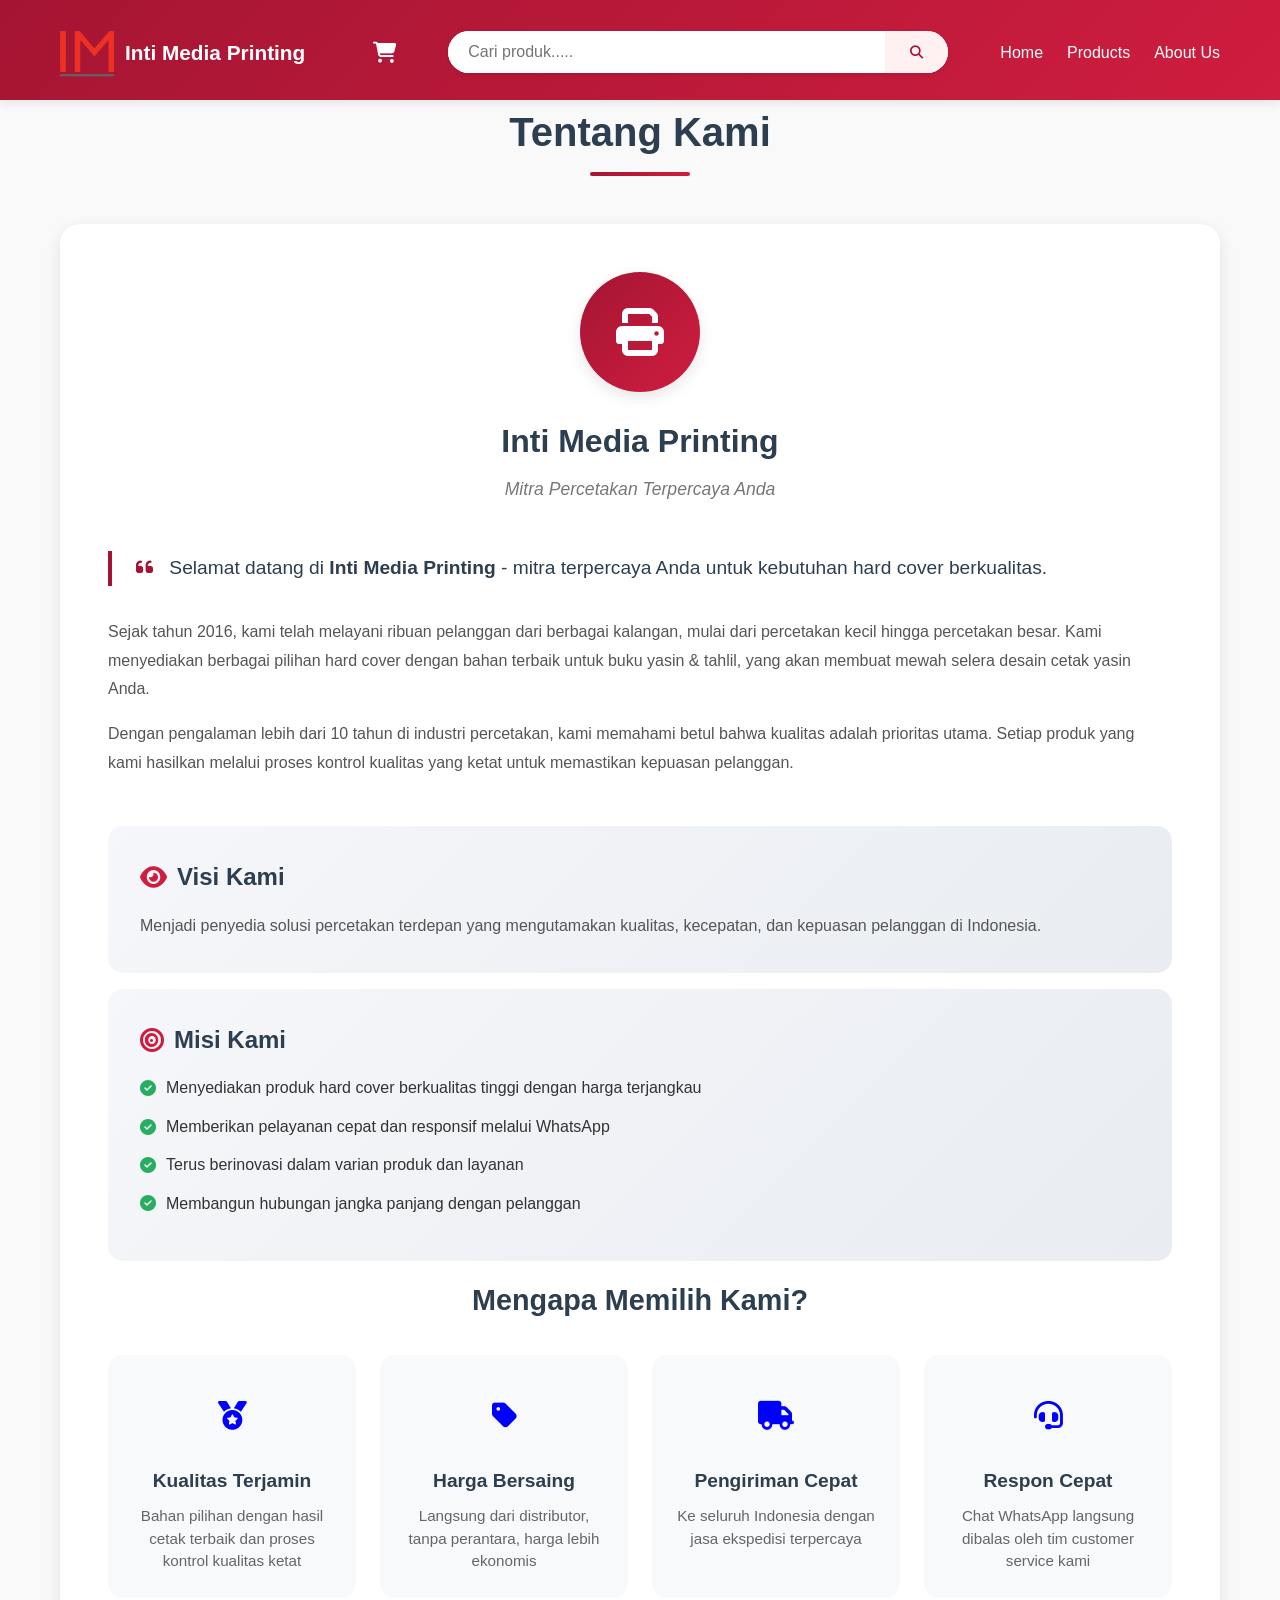
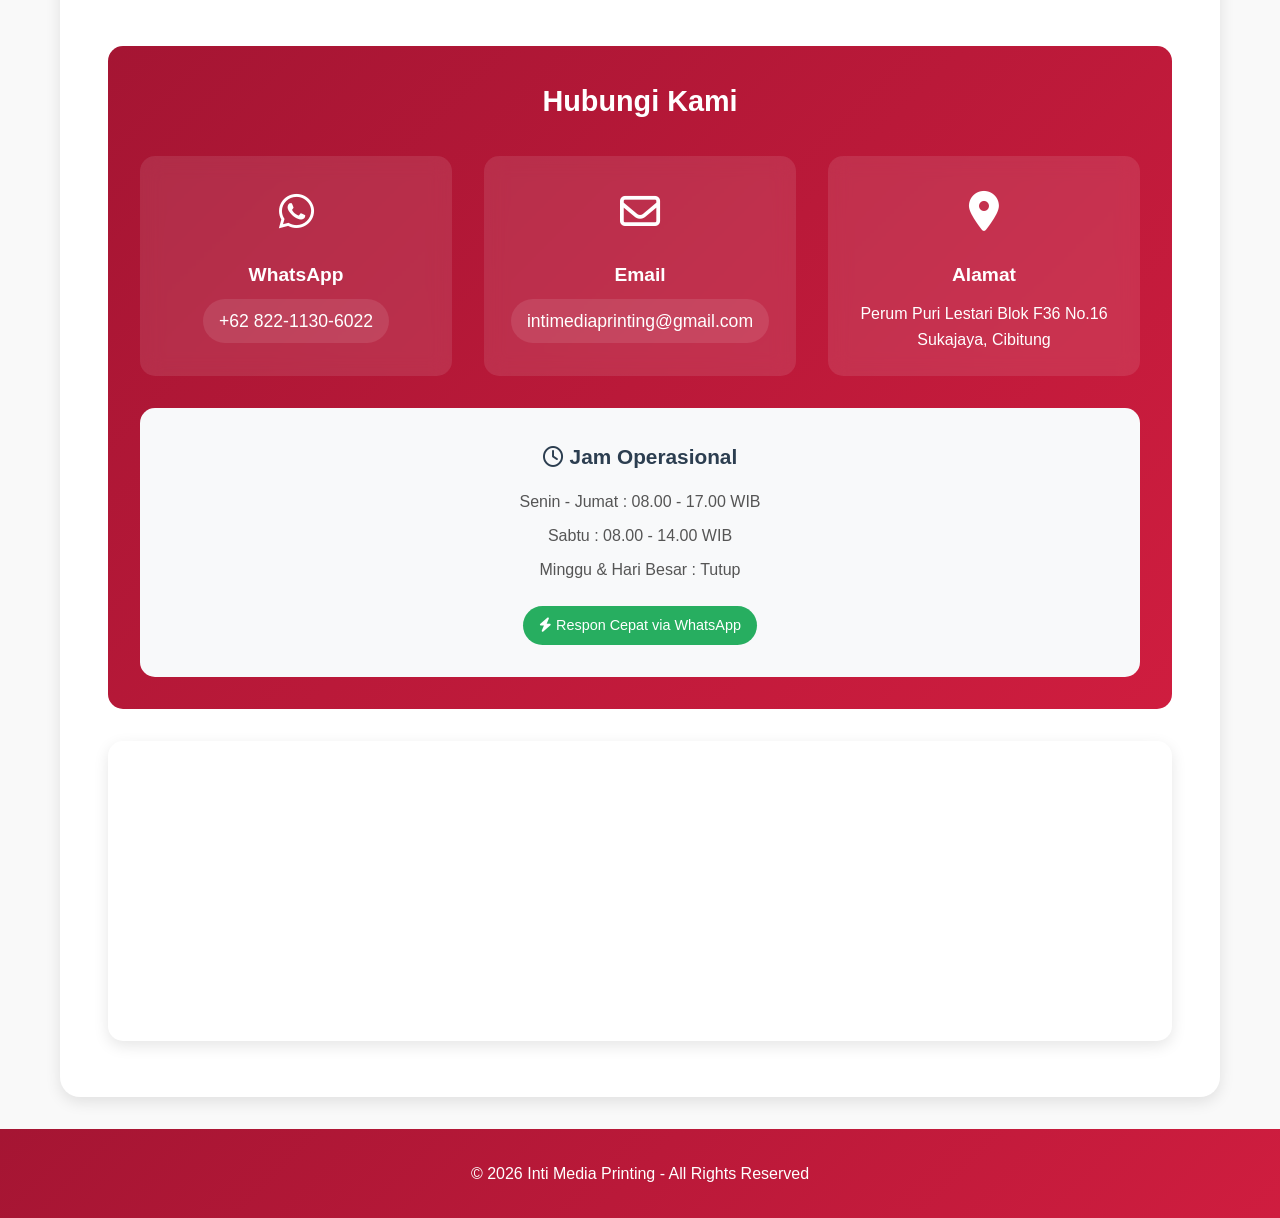
==== commit 1d4025a1: "Add files via upload" ====
--- a/about.html
+++ b/about.html
@@ -97,9 +97,9 @@
                 
                 <p>
                     Sejak tahun 2016, kami telah melayani ribuan pelanggan dari berbagai kalangan, 
-                    mulai dari mahasiswa, penerbit, perusahaan, hingga institusi pendidikan. 
-                    Kami menyediakan berbagai pilihan hard cover dengan bahan terbaik untuk buku tahunan, 
-                    skripsi, laporan, dokumen penting, dan berbagai kebutuhan percetakan lainnya.
+                    mulai dari percetakan kecil hingga percetakan besar. 
+                    Kami menyediakan berbagai pilihan hard cover dengan bahan terbaik untuk buku yasin
+                    & tahlil, yang akan membuat mewah selera desain cetak yasin Anda.
                 </p>
                 
                 <p>
@@ -246,9 +246,9 @@
         </div>
     </div>
 
-    <footer>
-        <p>© 2026 Inti Media Printing - All Rights Reserved</p>
-    </footer>
+	<footer class="footer-bawah">
+		© 2026 Inti Media Printing - All Rights Reserved
+	</footer>
 
     <script src="js/products.js"></script>
     <script src="js/cart.js"></script>
--- a/css/style.css
+++ b/css/style.css
@@ -1,1898 +1,2463 @@
-html{
-	scroll-behavior:smooth;
-	-webkit-overflow-scrolling:touch;
-}
-
-img{
-	max-width:100%;
-	height:auto;
-	display:block;
-}
-
-* {
-	margin: 0;
-	padding: 0;
-	box-sizing: border-box;
-}
-
-:root{
-	--primary:#2c3e50;
-	--secondary:#a51533;
-	--accent:#cf1d3f;
-	--light:#ecf0f1;
-	--dark:#2c3e50;
-	--border:#ddd;
-	--success:#27ae60;
-	--warning:#f39c12;
-	--shadow:0 5px 15px rgba(0,0,0,0.1);
-	--shadow-hover:0 8px 25px rgba(0,0,0,0.15);
-}
-	
-	body {
-		font-family: 'Segoe UI', Tahoma, Geneva, Verdana, sans-serif;
-		line-height: 1.6;
-		color: #333;
-		background-color: #f9f9f9;
-		min-height: 100vh;
-		display: flex;
-		flex-direction: column;
-	}
-	
-	/* Navbar Styles */
-	.navbar {
-		background: linear-gradient(135deg, #a51533 0%, #cf1d3f 100%);
-		height: 100px;
-		color: white;
-		padding: 1.55rem 2rem;
-		box-shadow: 0 2px 10px rgba(0,0,0,0.1);
-		position: sticky;
-		top: 0;
-		z-index: 1000;
-	}
-	
-	.container-header {
-		max-width: 1200px;
-		margin: 0 auto;
-		display: flex;
-		align-items: center;
-		justify-content: space-between;
-		gap: 2rem;
-	}
-	
-	.nav-brand a {
-		display: flex;
-		align-items: center;
-		gap: 10px;
-		font-size: 1.3rem;
-		font-weight: bold;
-		color: white;
-		text-decoration: none;
-	}
-	
-	.nav-logo {
-		height: 55px;
-		width: auto;
-	}
-	
-	.search-section {
-		flex: 1;
-		max-width: 500px;
-	}
-	
-	.search-container {
-		display: flex;
-		background: white;
-		border-radius: 50px;
-		overflow: hidden;
-		box-shadow: 0 2px 5px rgba(0,0,0,0.1);
-	}
-	
-	.search-input {
-		flex: 1;
-		padding: 12px 20px;
-		border: none;
-		outline: none;
-		font-size: 1rem;
-	}
-	
-	.search-btn{
-		padding:12px 25px;
-		background:#fff0f2;
-		color:#a51533;
-		border:none;
-		cursor:pointer;
-		transition:0.3s;
-	}
-	
-	.search-btn:hover {
-		background: #d5909d;
-	}
-	
-	.nav-menu {
-		display: flex;
-		list-style: none;
-		gap: 1.5rem;
-	}
-	
-	.nav-menu a {
-		color: white;
-		text-decoration: none;
-		font-weight: 500;
-		transition: opacity 0.3s;
-		padding: 0.5rem 0;
-	}
-	
-	.nav-menu a:hover,
-	.nav-menu a.active {
-		opacity: 0.8;
-		border-bottom: 2px solid white;
-	}
-	
-	.cart-icon {
-		position: relative;
-		font-size: 1.3rem;
-		margin-left: 1rem;
-		transition: transform 0.3s;
-	}
-	
-	.cart-icon:hover {
-		transform: scale(1.1);
-	}
-	
-	.cart-count {
-		position: absolute;
-		top: -8px;
-		right: -8px;
-		background: var(--accent);
-		color: white;
-		font-size: 0.8rem;
-		padding: 2px 6px;
-		border-radius: 50%;
-		min-width: 18px;
-		text-align: center;
-	}
-	
-	/* Hero Section */
-	.hero {
-		color: white;
-		padding: 4rem 2rem;
-		margin-bottom: 2rem;
-	}
-	
-	.hero-grid {
-		max-width: 1200px;
-		margin: 0 auto;
-		display: grid;
-		grid-template-columns: 1.5fr 1fr;
-		gap: 3rem;
-		align-items: center;
-	}
-	
-	.hero-image {
-		border-radius: 20px;
-		overflow: hidden;
-		box-shadow: var(--shadow-hover);
-		transition: transform 0.3s;
-	}
-	
-	.hero-image:hover {
-		transform: scale(1.02);
-	}
-	
-	.hero-image img {
-		width: 100%;
-		height: auto;
-		display: block;
-	}
-
-	.hero-features {
-		display: grid;
-		gap: 2rem;
-	}
-
-	.feature-card {
-		background: linear-gradient(135deg, #a51533 0%, #cf1d3f 100%);
-		height: 205px;
-		padding: 1rem;
-		text-align: center;
-		border-radius: 15px;
-		border: 1px solid rgba(255,255,255,0.2);
-		transition: all 0.3s;
-		transform: translateY(17px);
-		animation: fadeInUp 0.6s ease forwards;
-	}
-
-	.feature-card:hover {
-		background: #a51533;
-		transform: translateY(-5px);
-	}
-	
-	.feature-icon{
-		font-size: 2.5rem;
-		margin-bottom: 1rem;
-		background: none;
-		border: none;
-		box-shadow: none;
-	}
-
-	.feature-card:hover .feature-icon{
-		transform: scale(1.2);
-		transition: 0.3s;
-	}
-
-	.feature-title {
-		font-size: 1.3rem;
-		margin-bottom: 0.5rem;
-		font-weight: 600;
-	}
-	
-	.feature-description {
-		opacity: 0.9;
-		font-size: 0.95rem;
-	}
-	
-	/* Stats Section */
-	.stats {
-		max-width: 1200px;
-		margin: 3rem auto;
-		padding: 0 2rem;
-		display: grid;
-		grid-template-columns: repeat(3, 1fr);
-		gap: 2rem;
-	}
-	
-	.stat-item {
-		background: white;
-		padding: 2.5rem;
-		border-radius: 20px;
-		text-align: center;
-		box-shadow: var(--shadow);
-		transition: all 0.3s;
-		border-bottom: 4px solid transparent;
-	}
-	
-	.stat-item:hover {
-		transform: translateY(-5px);
-		border-bottom-color: #cf1d3f;
-		box-shadow: var(--shadow-hover);
-	}
-	
-	.stat-item h3 {
-		font-size: 2.5rem;
-		color: #cf1d3f;
-		margin-bottom: 0.5rem;
-		font-weight: bold;
-	}
-	
-	.stat-item p {
-		color: #666;
-		font-size: 1.1rem;
-		font-weight: 500;
-	}
-
-	/* CTA Section */
-	.cta {
-		background: #8f162c;
-		color: white;
-		padding: 4rem 2rem;
-		text-align: center;
-		margin: 4rem 0;
-	}
-	
-	.cta-inner {
-		max-width: 800px;
-		margin: 0 auto;
-	}
-	
-	.cta h2 {
-		font-size: 2.5rem;
-		margin-bottom: 1rem;
-	}
-	
-	.cta p {
-		font-size: 1.2rem;
-		margin-bottom: 2rem;
-		opacity: 0.9;
-	}
-	
-	.cta-btn {
-		display: inline-block;
-		background: #ffc20e;
-		color: var(--primary);
-		padding: 15px 40px;
-		border-radius: 50px;
-		text-decoration: none;
-		font-weight: 600;
-		font-size: 1.1rem;
-		transition: all 0.3s;
-		box-shadow: var(--shadow);
-	}
-	
-	.cta-btn:hover {
-		transform: translateY(-2px);
-		box-shadow: var(--shadow-hover);
-		background: var(--light);
-	}
-	
-	/* WhatsApp Float */
-	.wa-float {
-		position: fixed;
-		bottom: 30px;
-		right: 30px;
-		background: #25d366;
-		color: white;
-		width: 60px;
-		height: 60px;
-		border-radius: 50%;
-		text-align: center;
-		font-size: 30px;
-		line-height: 60px;
-		box-shadow: var(--shadow-hover);
-		transition: all 0.3s;
-		z-index: 999;
-	}
-	
-	.wa-float:hover {
-		transform: scale(1.1) translateY(-5px);
-		background: #20ba5c;
-	}
-	
-	/* Footer */
-	footer{
-		background:linear-gradient(135deg,#a51533,#cf1d3f);
-		color:#fff;
-		text-align:center;
-		padding:2rem;
-		margin-top:auto;
-	}
-
-
-/* PRODUCTS.HTML */
-	/* Container */
-	.container {
-		max-width: 1200px;
-		margin: 2rem auto;
-		padding: 0 2rem;
-		flex: 1;
-	}
-
-	/* Filter Bar */
-	.filter-options-bar {
-		display: flex;
-		gap: 1rem;
-		margin-bottom: 2rem;
-		flex-wrap: wrap;
-		background: white;
-		padding: 1.5rem;
-		border-radius: 15px;
-		box-shadow: var(--shadow);
-	}
-	
-	.filter-options-bar select {
-		padding: 12px 20px;
-		border: 2px solid var(--border);
-		border-radius: 10px;
-		font-size: 1rem;
-		outline: none;
-		cursor: pointer;
-		background: white;
-		min-width: 180px;
-		transition: all 0.3s;
-	}
-	
-	.filter-options-bar select:hover {
-		border-color: #a51533;
-		background: #fff5f5;
-	}
-	
-	.filter-options-bar select:focus {
-		border-color: #a51533;
-		box-shadow: 0 0 0 3px rgba(207,29,63,0.2);
-	}
-
-	/* Product Grid */
-	.product-grid{
-		display:grid;
-		grid-template-columns:repeat(auto-fit,minmax(250px,1fr));
-		gap:2rem;
-		margin-bottom:3rem;
-	}
-	
-	.product-card{
-		background:white;
-		border-radius:12px;
-		overflow:hidden;
-		box-shadow:0 2px 10px rgba(0,0,0,0.08);
-		transition:all 0.25s ease;
-		cursor:pointer;
-		position:relative;
-	}
-	
-	.product-card:hover{
-		transform:translateY(-5px);
-		box-shadow:0 8px 20px rgba(0,0,0,0.12);
-	}
-	
-	.product-image{
-		width:100%;
-		height:200px;
-		object-fit:cover;
-	}
-	
-	.product-info{
-		padding:12px;
-	}
-	
-	.product-title{
-		font-size:0.95rem;
-		font-weight:600;
-		color:#333;
-		margin-bottom:6px;
-		line-height:1.3;
-		height:38px;
-		overflow:hidden;
-	}
-	
-	.product-price{
-		color:#cf1d3f;
-		font-weight:700;
-		font-size:1.1rem;
-		margin-bottom:6px;
-	}
-
-	.product-meta{
-		display:flex;
-		justify-content:space-between;
-		align-items:center;
-		font-size:0.85rem;
-		color:#777;
-		margin-bottom:6px;
-	}
-
-	.product-rating{
-		display:flex;
-		align-items:center;
-		gap:4px;
-		color:#f5a623;
-	}
-
-	.product-sold{
-		color:#888;
-	}
-
-	.product-image-wrapper{
-		position:relative;
-	}
-
-	.btn-add-cart-hover{
-		position:absolute;
-		left:50%;
-		bottom:10px;
-		transform:translateX(-50%);
-		background:#cf1d3f;
-		color:white;
-		border:none;
-		padding:8px 12px;
-		font-size:0.85rem;
-		border-radius:20px;
-		cursor:pointer;
-		opacity:0;
-		transition:all 0.25s ease;
-		box-shadow:0 3px 10px rgba(0,0,0,0.2);
-		white-space:nowrap;
-	}
-
-	.product-card:hover .btn-add-cart-hover{
-		opacity:1;
-		bottom:15px;
-	}
-
-	.btn-add-cart-hover:hover{
-		background:#a51533;
-	}
-
-	.varian-tags{
-		display:flex;
-		gap:5px;
-		flex-wrap:wrap;
-	}
-
-	.varian-tag{
-		background:#f3f3f3;
-		padding:2px 6px;
-		font-size:0.75rem;
-		border-radius:4px;
-	}
-	
-	/* Badge Diskon */
-	.discount-badge {
-		position: absolute;
-		top: 10px;
-		right: 10px;
-		background: var(--accent);
-		color: white;
-		padding: 5px 10px;
-		border-radius: 5px;
-		font-weight: bold;
-		font-size: 0.9rem;
-		z-index: 1;
-	}
-	
-	/* Load More Button */
-	.load-more-container {
-		text-align: center;
-		margin: 2rem 0;
-	}
-	
-	.btn-load-more {
-		background: linear-gradient(135deg, #a51533 0%, #cf1d3f 100%);
-		color: white;
-		border: none;
-		padding: 15px 40px;
-		border-radius: 50px;
-		font-size: 1.1rem;
-		font-weight: 600;
-		cursor: pointer;
-		transition: all 0.3s;
-		box-shadow: var(--shadow);
-	}
-	
-	.btn-load-more:hover {
-		transform: translateY(-2px);
-		box-shadow: var(--shadow-hover);
-	}
-	
-	.btn-load-more:disabled {
-		opacity: 0.5;
-		cursor: not-allowed;
-		transform: none;
-	}
-
-	/* Empty State */
-	.empty-state {
-		text-align: center;
-		padding: 4rem;
-		background: white;
-		border-radius: 15px;
-		grid-column: 1/-1;
-	}
-	
-	.empty-state i {
-		font-size: 5rem;
-		color: var(--border);
-		margin-bottom: 1rem;
-	}
-	
-	.empty-state h3 {
-		font-size: 1.5rem;
-		color: var(--primary);
-		margin-bottom: 0.5rem;
-	}
-	
-	.empty-state p {
-		color: #777;
-		margin-bottom: 2rem;
-	}
-	
-	.btn-reset-filter {
-		background: linear-gradient(135deg, #a51533 0%, #cf1d3f 100%);
-		color: #ffffff;
-		border: none;
-		padding: 12px 30px;
-		border-radius: 50px;
-		font-size: 1rem;
-		cursor: pointer;
-		transition: all 0.3s;
-	}
-	
-	.btn-reset-filter:hover {
-		background: #a51533;
-	}
-
-
-/* ABOUT.HTML */
-	.page-title {
-		text-align: center;
-		margin-bottom: 2rem;
-		position: relative;
-		padding-bottom: 1rem;
-	}
-	
-	.page-title h1 {
-		font-size: 2.5rem;
-		color: var(--primary);
-		margin-bottom: 0.5rem;
-	}
-	
-	.page-title .title-underline {
-		width: 100px;
-		height: 4px;
-		background: linear-gradient(135deg,#a51533,#cf1d3f);
-		margin: 0 auto;
-		border-radius: 2px;
-	}
-
-	.about-content {
-		background: white;
-		border-radius: 20px;
-		padding: 3rem;
-		box-shadow: var(--shadow);
-		margin-bottom: 2rem;
-	}
-	
-	/* Company Header */
-	.company-header {
-		text-align: center;
-		margin-bottom: 3rem;
-	}
-
-	.company-logo{
-		width:120px;
-		height:120px;
-		margin:0 auto 1.5rem;
-		background:linear-gradient(135deg,#a51533,#cf1d3f);
-		border-radius:50%;
-		display:flex;
-		align-items:center;
-		justify-content:center;
-		color:#fff;
-		font-size:3rem;
-		box-shadow:var(--shadow);
-	}
-	
-	.company-name {
-		font-size: 2rem;
-		color: var(--primary);
-		margin-bottom: 0.5rem;
-	}
-	
-	.company-tagline {
-		color: #777;
-		font-size: 1.1rem;
-		font-style: italic;
-	}
-	
-	/* Company Description */
-	.company-description {
-		margin-bottom: 3rem;
-		line-height: 1.8;
-		color: #555;
-	}
-	
-	.company-description p {
-		margin-bottom: 1rem;
-	}
-	
-	.company-description .lead {
-		font-size: 1.2rem;
-		color: var(--primary);
-		font-weight: 500;
-		border-left: 4px solid var(--secondary);
-		padding-left: 1.5rem;
-		margin: 2rem 0;
-	}
-	
-	/* Vision Mission */
-	.vision-mission {
-		display: grid;
-		grid-template-columns: 1fr;
-		margin-bottom: 1rem;
-	}
-	
-	.vm-card {
-		background: linear-gradient(135deg, #f5f7fa 0%, #e9ecf1 100%);
-		padding: 2rem;
-		border-radius: 15px;
-		transition: all 0.3s;
-	}
-	
-	.vm-card:hover {
-		transform: translateY(-5px);
-		box-shadow: var(--shadow);
-	}
-	
-	.vm-card h3 {
-		color: var(--primary);
-		margin-bottom: 1rem;
-		font-size: 1.5rem;
-		display: flex;
-		align-items: center;
-		gap: 10px;
-	}
-	
-	.vm-card h3 i {
-		color: #cf1d3f;
-	}
-	
-	.vm-card p {
-		color: #555;
-		line-height: 1.8;
-	}
-	
-	.vm-card ul {
-		list-style: none;
-		padding: 0;
-	}
-	
-	.vm-card ul li {
-		margin-bottom: 0.8rem;
-		display: flex;
-		align-items: center;
-		gap: 10px;
-	}
-	
-	.vm-card ul li i {
-		color: var(--success);
-		font-size: 1rem;
-	}
-	
-	/* Why Choose Us */
-	.why-choose {
-		margin-bottom: 3rem;
-	}
-	
-	.why-choose h3 {
-		text-align: center;
-		color: var(--primary);
-		font-size: 1.8rem;
-		margin-bottom: 2rem;
-	}
-
-	.features-grid {
-		display: grid;
-		grid-template-columns: repeat(4, 1fr);
-		gap: 1.5rem;
-	}
-	
-	.feature-item {
-		text-align: center;
-		padding: 1.5rem;
-		background: #f8f9fa;
-		border-radius: 15px;
-		transition: all 0.3s;
-		border: 1px solid transparent;
-	}
-	
-	.feature-item:hover {
-		transform: translateY(-5px);
-		border-color: var(--secondary);
-		box-shadow: var(--shadow);
-	}
-	
-	.feature-icon {
-		width: 70px;
-		height: 70px;
-		border-radius: 50%;
-		display: flex;
-		align-items: center;
-		justify-content: center;
-		margin: 0 auto 1rem;
-		color: white;
-		font-size: 1.8rem;
-	}
-	
-	.feature-item h4 {
-		color: var(--primary);
-		margin-bottom: 0.5rem;
-		font-size: 1.2rem;
-	}
-	
-	.feature-item p {
-		color: #666;
-		font-size: 0.95rem;
-		line-height: 1.5;
-	}
-	
-	/* Contact Info */
-	.contact-info {
-		background: linear-gradient(135deg, #a51533 0%, #cf1d3f 100%);
-		border-radius: 15px;
-		padding: 2rem;
-		color: white;
-		margin-bottom: 2rem;
-	}
-	
-	.contact-info h3 {
-		text-align: center;
-		font-size: 1.8rem;
-		margin-bottom: 2rem;
-	}
-	
-	.contact-grid {
-		display: grid;
-		grid-template-columns: repeat(3, 1fr);
-		gap: 2rem;
-	}
-	
-	.contact-item {
-		text-align: center;
-		padding: 1.5rem;
-		background: rgba(255,255,255,0.1);
-		border-radius: 15px;
-		backdrop-filter: blur(10px);
-		transition: all 0.3s;
-	}
-	
-	.contact-item:hover {
-		background: rgba(255,255,255,0.2);
-		transform: translateY(-5px);
-	}
-	
-	.contact-icon {
-		font-size: 2.5rem;
-		margin-bottom: 1rem;
-	}
-	
-	.contact-item h4 {
-		font-size: 1.2rem;
-		margin-bottom: 0.5rem;
-	}
-	
-	.contact-item a {
-		color: white;
-		text-decoration: none;
-		font-size: 1.1rem;
-		transition: all 0.3s;
-		display: inline-block;
-		padding: 0.5rem 1rem;
-		border-radius: 50px;
-		background: rgba(255,255,255,0.1);
-		word-break: break-word;
-	}
-	
-	.contact-item a:hover {
-		background: rgba(255,255,255,0.3);
-		transform: translateY(-2px);
-	}
-	
-	.contact-item p {
-		color: white;
-		margin-top: 10px;
-		word-break: break-word;
-	}
-	
-	/* Business Hours */
-	.business-hours {
-		text-align: center;
-		margin-top: 2rem;
-		padding: 2rem;
-		background: #f8f9fa;
-		border-radius: 15px;
-	}
-	
-	.business-hours h4 {
-		color: var(--primary);
-		font-size: 1.3rem;
-		margin-bottom: 1rem;
-	}
-	
-	.business-hours p {
-		color: #555;
-		margin-bottom: 0.5rem;
-	}
-	
-	.business-hours .badge {
-		display: inline-block;
-		background: var(--success);
-		color: white;
-		padding: 0.5rem 1rem;
-		border-radius: 50px;
-		font-size: 0.9rem;
-		margin-top: 1rem;
-	}
-	
-	/* Map Container */
-	.map-container {
-		text-align: center;
-		margin-top: 2rem;
-	}
-	
-	.map-container iframe{
-		width:100%;
-		height:300px;
-		border:0;
-		border-radius:15px;
-		box-shadow:var(--shadow);
-	}
-
-
-/* PRODUCT DETAIL */
-
-	.product-detail{
-		display:grid;
-		grid-template-columns:1fr 1fr;
-		gap:3rem;
-		background:#fff;
-		border-radius:20px;
-		padding:2rem;
-		box-shadow:0 5px 20px rgba(0,0,0,0.05);
-	}
-
-	/* IMAGE */
-
-	.detail-image-container{
-		position:relative;
-		border-radius:15px;
-		overflow:hidden;
-		box-shadow:0 5px 15px rgba(0,0,0,0.1);
-	}
-
-	.detail-image{
-		width:100%;
-		height:auto;
-		display:block;
-		transition:transform .3s;
-	}
-
-	.detail-image:hover{
-		transform:scale(1.03);
-	}
-
-	/* INFO */
-
-	.detail-info h1{
-		font-size:2rem;
-		color:var(--primary);
-		margin-bottom:1rem;
-	}
-
-	/* PRICE BOX */
-
-	.detail-price{
-		background:linear-gradient(135deg,#a51533,#cf1d3f);
-		color:#fff;
-		padding:1.5rem;
-		border-radius:15px;
-		margin-bottom:2rem;
-	}
-
-	.current-price{
-		font-size:2.5rem;
-		font-weight:bold;
-	}
-
-	.old-price{
-		font-size:1.2rem;
-		text-decoration:line-through;
-		opacity:.8;
-		margin-left:1rem;
-	}
-
-	/* VARIANT */
-
-	.varian-section{
-		margin-bottom:2rem;
-	}
-
-	.varian-title{
-		font-weight:600;
-		margin-bottom:.5rem;
-		color:var(--primary);
-	}
-
-	.varian-options{
-		display:flex;
-		flex-wrap:wrap;
-		gap:.8rem;
-		margin-bottom:1.5rem;
-	}
-
-	.varian-option{
-		padding:.8rem 1.5rem;
-		border:2px solid var(--border);
-		background:#fff;
-		border-radius:50px;
-		cursor:pointer;
-		font-weight:500;
-		transition:.3s;
-	}
-
-	.varian-option:hover{
-		border-color:#cf1d3f;
-		background:rgba(207,29,63,0.1);
-	}
-
-	.varian-option.selected{
-		background:linear-gradient(135deg,#a51533,#cf1d3f);
-		color:#fff;
-		border-color:transparent;
-	}
-
-	/* QUANTITY */
-
-	.quantity-selector{
-		display:flex;
-		align-items:center;
-		gap:.5rem;
-		margin-bottom:1.5rem;
-	}
-
-	.quantity-btn{
-		width:45px;
-		height:45px;
-		border:2px solid var(--border);
-		background:#fff;
-		border-radius:10px;
-		font-size:1.3rem;
-		cursor:pointer;
-		display:flex;
-		align-items:center;
-		justify-content:center;
-		transition:.3s;
-	}
-
-	.quantity-btn:hover:not(:disabled){
-		background:#cf1d3f;
-		color:#fff;
-		border-color:#a51533;
-	}
-
-	.quantity-btn:disabled{
-		opacity:.5;
-		cursor:not-allowed;
-	}
-
-	.quantity-input{
-		width:100px;
-		height:45px;
-		text-align:center;
-		border:2px solid var(--border);
-		border-radius:10px;
-		font-size:1.2rem;
-		font-weight:600;
-		outline:none;
-		-moz-appearance:textfield;
-	}
-
-	.quantity-input::-webkit-outer-spin-button,
-	.quantity-input::-webkit-inner-spin-button{
-		-webkit-appearance:none;
-		margin:0;
-	}
-
-	.quantity-input:focus{
-		border-color:#cf1d3f;
-		box-shadow:0 0 0 3px rgba(207,29,63,0.2);
-	}
-
-	/* BUTTON */
-
-	.btn-add-cart,
-	.btn-buy-now{
-		padding:1rem 2rem;
-		border:none;
-		border-radius:10px;
-		font-size:1.1rem;
-		font-weight:600;
-		cursor:pointer;
-		transition:.3s;
-		margin-right:1rem;
-		margin-bottom:.5rem;
-	}
-
-	.btn-add-cart{
-		background:#cf1d3f;
-		color:#fff;
-	}
-
-	.btn-add-cart:hover{
-		background:#a51533;
-		transform:translateY(-2px);
-		box-shadow:0 5px 15px rgba(207,29,63,0.3);
-	}
-
-	.btn-buy-now{
-		background:linear-gradient(135deg,#a51533,#cf1d3f);
-		color:#fff;
-	}
-
-	.btn-buy-now:hover{
-		transform:translateY(-2px);
-		box-shadow:0 5px 15px rgba(207,29,63,0.4);
-	}
-
-	/* DESCRIPTION */
-
-	.product-description{
-		margin-top:2rem;
-		padding:1.5rem;
-		background:var(--light);
-		border-radius:15px;
-	}
-
-	.product-description h3{
-		color:var(--primary);
-		margin-bottom:1rem;
-		font-size:1.3rem;
-	}
-
-	.product-description p{
-		line-height:1.8;
-		color:#555;
-	}
-
-
-/* CHECKOUT */
-
-	.page-title{
-		color:var(--primary);
-		margin-bottom:2rem;
-		font-size:2rem;
-		text-align:center;
-	}
-
-	/* Layout */
-
-	.checkout-container{
-		display:grid;
-		grid-template-columns:1.5fr 1fr;
-		gap:2rem;
-	}
-
-	.checkout-card{
-		background:#fff;
-		border-radius:20px;
-		padding:2rem;
-		box-shadow:var(--shadow);
-		transition:0.3s;
-	}
-
-	.checkout-card:hover{
-		box-shadow:var(--shadow-hover);
-	}
-
-	/* ================= FORM ================= */
-
-	.form-group{
-		margin-bottom:1.5rem;
-	}
-
-	.form-group label{
-		display:block;
-		margin-bottom:0.5rem;
-		font-weight:600;
-		color:var(--primary);
-	}
-
-	.form-group input,
-	.form-group textarea{
-		width:100%;
-		padding:12px 15px;
-		border:2px solid var(--border);
-		border-radius:10px;
-		font-size:1rem;
-		font-family:inherit;
-		transition:0.3s;
-	}
-
-	.form-group input:focus,
-	.form-group textarea:focus{
-		border-color:#cf1d3f;
-		outline:none;
-		box-shadow:0 0 0 3px rgba(207,29,63,0.2);
-	}
-
-	.form-group input.error,
-	.form-group textarea.error{
-		border-color:var(--danger);
-	}
-
-	.error-message{
-		color:var(--danger);
-		font-size:0.85rem;
-		margin-top:5px;
-	}
-
-	/* ================= CART ITEMS ================= */
-
-	.cart-items{
-		max-height:400px;
-		overflow-y:auto;
-		margin-bottom:1.5rem;
-	}
-
-	.checkout-item{
-		display:flex;
-		gap:1rem;
-		padding:1rem;
-		border-bottom:1px solid var(--border);
-		transition:0.3s;
-	}
-
-	.checkout-item:hover{
-		background:var(--light);
-	}
-
-	.checkout-item img{
-		width:80px;
-		height:80px;
-		object-fit:cover;
-		border-radius:10px;
-		border:1px solid var(--border);
-	}
-
-	.item-details{
-		flex:1;
-	}
-
-	.item-name{
-		font-weight:600;
-		color:var(--primary);
-		margin-bottom:3px;
-	}
-
-	.item-variant{
-		font-size:0.9rem;
-		color:#777;
-		margin-bottom:6px;
-	}
-
-	.item-controls{
-		display:flex;
-		align-items:center;
-		gap:8px;
-		flex-wrap:wrap;
-	}
-
-	/* Quantity */
-
-	.qty-btn{
-		width:32px;
-		height:32px;
-		border:1px solid var(--border);
-		background:#fff;
-		border-radius:8px;
-		cursor:pointer;
-		display:flex;
-		align-items:center;
-		justify-content:center;
-		font-size:1.1rem;
-		transition:0.3s;
-	}
-
-	.qty-btn:hover:not(:disabled){
-		background:#cf1d3f;
-		color:#fff;
-		border-color:#a51533;
-	}
-
-	.qty-btn:disabled{
-		opacity:0.5;
-		cursor:not-allowed;
-	}
-
-	.qty-display{
-		min-width:40px;
-		text-align:center;
-		font-weight:600;
-	}
-
-	.qty-input {
-		width: 60px;
-		height: 32px;
-		text-align: center;
-		border: 2px solid var(--border);
-		border-radius: 8px;
-		font-size: 0.9rem;
-		font-weight: 600;
-		outline: none;
-		-moz-appearance: textfield;
-		margin: 0 4px;
-		padding: 0 5px;
-	}
-
-	.qty-input::-webkit-outer-spin-button,
-	.qty-input::-webkit-inner-spin-button {
-		-webkit-appearance: none;
-		margin: 0;
-	}
-
-	.qty-input:focus {
-		border-color: #cf1d3f;
-		box-shadow: 0 0 0 3px rgba(207,29,63,0.1);
-	}
-
-	.item-controls {
-		display: flex;
-		align-items: center;
-		gap: 4px;
-		flex-wrap: wrap;
-	}
-
-	.item-price{
-		margin-left:auto;
-		font-weight:600;
-		color:#a51533;
-	}
-
-	/* Delete */
-
-	.delete-btn{
-		width:32px;
-		height:32px;
-		border:none;
-		background:none;
-		cursor:pointer;
-		border-radius:8px;
-		font-size:1.1rem;
-		display:flex;
-		align-items:center;
-		justify-content:center;
-		transition:0.3s;
-	}
-
-	.delete-btn:hover{
-		background:#a51533;
-		color:#fff;
-		transform:scale(1.1);
-	}
-
-	/* ================= TOTAL ================= */
-
-	.total-row{
-		display:flex;
-		justify-content:space-between;
-		align-items:center;
-		padding:1.5rem 0;
-		border-top:2px solid var(--border);
-		font-size:1.3rem;
-		font-weight:bold;
-		color:#a51533;
-		margin-top:1rem;
-	}
-
-	.total-row span:last-child{
-		font-size:1.5rem;
-	}
-
-	/* ================= WHATSAPP BUTTON ================= */
-
-	.btn-whatsapp{
-		width:100%;
-		background:linear-gradient(135deg,#25d366,#128C7E);
-		color:#fff;
-		border:none;
-		padding:1.2rem;
-		border-radius:50px;
-		font-size:1.2rem;
-		font-weight:600;
-		cursor:pointer;
-		display:flex;
-		align-items:center;
-		justify-content:center;
-		gap:10px;
-		margin-top:1rem;
-		transition:0.3s;
-	}
-
-	.btn-whatsapp:hover{
-		transform:translateY(-2px);
-		box-shadow:var(--shadow-hover);
-		filter:brightness(1.1);
-	}
-
-	.btn-whatsapp i{
-		font-size:1.4rem;
-	}
-
-	/* ================= EMPTY CART ================= */
-
-	.empty-cart{
-		text-align:center;
-		padding:3rem;
-	}
-
-	.empty-cart i{
-		font-size:5rem;
-		color:var(--border);
-		margin-bottom:1rem;
-	}
-
-	.empty-cart h3{
-		font-size:1.5rem;
-		color:var(--primary);
-		margin-bottom:0.5rem;
-	}
-
-	.empty-cart p{
-		color:#777;
-		margin-bottom:2rem;
-	}
-
-	/* Button kembali belanja */
-
-	.btn-shop{
-		display:inline-block;
-		background:linear-gradient(135deg,#667eea,#764ba2);
-		color:#fff;
-		padding:12px 30px;
-		border-radius:50px;
-		text-decoration:none;
-		font-weight:600;
-		transition:0.3s;
-	}
-
-	.btn-shop:hover{
-		transform:translateY(-2px);
-		box-shadow:var(--shadow-hover);
-	}
-
-	/* ================= MODAL ================= */
-
-	.modal-overlay{
-		position:fixed;
-		inset:0;
-		background:rgba(0,0,0,0.5);
-		display:flex;
-		align-items:center;
-		justify-content:center;
-		z-index:9999;
-		animation:fadeIn .3s;
-	}
-
-	.modal-confirm{
-		background:#fff;
-		padding:2rem;
-		border-radius:20px;
-		max-width:400px;
-		width:90%;
-		text-align:center;
-		animation:slideUp .3s;
-	}
-
-	.modal-icon{
-		font-size:4rem;
-		margin-bottom:1rem;
-	}
-
-	.modal-actions{
-		display:flex;
-		gap:1rem;
-		justify-content:center;
-	}
-
-	/* Buttons */
-
-	.btn-secondary{
-		padding:12px 25px;
-		border:2px solid var(--border);
-		background:#fff;
-		border-radius:10px;
-		cursor:pointer;
-		font-weight:600;
-	}
-
-	.btn-secondary:hover{
-		background:var(--light);
-	}
-
-	.btn-danger{
-		padding:12px 25px;
-		background:var(--danger);
-		color:#fff;
-		border:none;
-		border-radius:10px;
-		cursor:pointer;
-		font-weight:600;
-		transition:0.3s;
-	}
-
-	.btn-danger:hover{
-		background:#c0392b;
-		transform:translateY(-2px);
-		box-shadow:var(--shadow);
-	}
-
-
-/* MOBILE MENU */
-
-	.mobile-menu-toggle{
-		display:none;
-		flex-direction:column;
-		cursor:pointer;
-		width:30px;
-		height:25px;
-		justify-content:space-between;
-	}
-
-	.mobile-menu-toggle span{
-		display:block;
-		width:100%;
-		height:3px;
-		background:white;
-		border-radius:3px;
-		transition:0.3s ease;
-	}
-
-/* MOBILE TOUCH OPTIMIZATION */
-
-	button,
-	.product-card,
-	.feature-card,
-	.nav-menu a,
-	.cart-icon,
-	.wa-float{
-		touch-action:manipulation;
-		-webkit-tap-highlight-color:transparent;
-	}
-
-
-@media (max-width:768px){
-
-	.mobile-menu-toggle{
-		display:flex;
-		position:absolute;
-		right:15px;
-		top:25%;
-		transform:translateY(-50%);
-		width:25px;
-		height:20px;
-		z-index:1001;
-	}
-
-	.navbar{
-		padding:0.5rem 1rem;
-		position: relative;
-		height: auto;
-		min-height:70px;
-		display:flex;
-		align-items:center;
-	}
-
-	.container-header {
-		display: flex;
-		flex-direction: row;
-		flex-wrap: wrap;
-		align-items: center;
-		justify-content: space-between;
-		width: 100%;
-		position: relative;
-		padding: 0.5rem 0;
-		gap: 0.5rem;
-	}
-
-	.nav-brand {
-		width: auto;
-		flex: 0 0 auto;
-		margin-right: 50px; /* Space for mobile toggle */ 
-	}
-
-	.nav-brand a {
-		font-size: 1rem; 
-		display: flex; 
-		align-items: center; 
-		gap: 5px; 
-	} 
-	
-	.nav-logo {
-		height: 35px; 
-		width: auto; 
-	}
-
-	.search-section { 
-		order: 2; 
-		width: 100%; 
-		max-width: 100%; 
-		margin: 10px 0 5px 0; 
-		display: block; 
-		flex: 1 1 100%; 
-	} 
-	
-	.search-input { 
-		padding: 10px 15px; 
-		font-size: 0.9rem; 
-	} 
-
-	.search-btn {
-		padding: 10px 20px; 
-	}
-
-	.nav-menu{
-		display:none;
-		width:100%;
-		flex-direction:column;
-		background:linear-gradient(135deg,#a51533 0%,#cf1d3f 100%);
-		padding:1rem;
-		border-radius:10px;
-		margin-top:10px;
-	}
-
-	.nav-menu.active{
-		display:flex;
-	}
-
-	.nav-menu li{
-		text-align:center;
-		margin:0.5rem 0;
-	}
-
-	.nav-menu a{
-		display:block;
-		padding:10px;
-	}
-
-	.cart-icon { 
-		position: absolute; 
-		right: 70px; /* Beri jarak dari toggle */ 
-		top: 25%; 
-		transform: translateY(-50%); 
-		font-size: 1.2rem; 
-		margin: 0; 
-		display: flex; 
-		align-items: center; 
-		justify-content: center; 
-	} 
-	.cart-count { 
-		top: -5px; 
-		right: -8px; 
-		font-size: 0.7rem; 
-		padding: 2px 5px; 
-		min-width: 16px; 
-		height: 16px; 
-		display: flex; 
-		align-items: center; 
-		justify-content: center; 
-	}
-
-	/* HERO */
-
-	.hero-grid{
-		grid-template-columns:1fr;
-		gap:1rem;
-	}
-
-	.hero{
-		padding:1rem;
-		margin-bottom: 0;
-	}
-
-	.hero-features { 
-		gap: 1rem; 
-	}
-
-	.feature-card{
-		height:auto;
-		min-height:140px;
-		padding:1rem;
-		transform:none;
-		margin: 0;
-	}
-	.feature-icon{
-		font-size:1.8rem;
-		margin-bottom: 0.5rem;
-	}
-	.feature-title { 
-		font-size: 1rem; 
-		margin-bottom: 0.3rem; 
-	}
-	.feature-description { 
-		font-size: 0.85rem; 
-		line-height: 1.4; 
-	}
-
-	.stats { 
-		grid-template-columns: 1fr; 
-		margin: 2rem auto; 
-		gap: 0.8rem; 
-		padding: 0 1rem; 
-	} 
-	.stat-item { 
-		padding: 1.2rem; 
-	} 
-	.stat-item h3 {
-		font-size: 1.6rem; 
-	} 
-	.stat-item p { 
-		font-size: 0.9rem; 
-	}
-
-	/* PRODUCT GRID */
-
-	.product-info{
-		padding:1rem;
-	}
-
-	.product-title{
-		font-size:0.9rem;
-	}
-
-	.product-price{
-		font-size:1rem;
-	}
-
-	.product-grid{
-		grid-template-columns:repeat(2,1fr);
-		gap:1.5rem;
-	}
-
-	.product-image{
-		height:200px;
-	}
-
-	.product-info{
-		padding:1rem;
-	}
-
-	.product-title{
-		font-size:1rem;
-	}
-
-	.product-price{
-		font-size:1.1rem;
-	}
-
-	.filter-options-bar{
-		flex-direction:column;
-	}
-
-	.filter-options-bar select{
-		width:100%;
-	}
-
-	.features-grid{
-		grid-template-columns:repeat(2,1fr);
-	}
-
-	.contact-grid{
-		grid-template-columns:1fr;
-	}
-
-	.about-content{
-		padding:2rem 1.5rem;
-	}
-
-	.page-title h1{
-		font-size:2rem;
-	}
-
-	.company-name{
-		font-size:1.6rem;
-	}
-
-	.product-detail{
-		grid-template-columns:1fr;
-		gap:2rem;
-		padding:1.5rem;
-	}
-
-	.detail-info h1{
-		font-size:1.6rem;
-	}
-
-	.current-price{
-		font-size:2rem;
-	}
-
-	.btn-add-cart,
-	.btn-buy-now{
-		width:100%;
-		margin-right:0;
-	}
-
-	.quantity-selector{
-		justify-content:center;
-	}
-
-    .qty-input {
-        width: 50px;
-        height: 28px;
-        font-size: 0.85rem;
-    }
-	
-	.checkout-container{
-		grid-template-columns:1fr;
-	}
-
-	.checkout-card{
-		padding:1.5rem;
-	}
-
-	.checkout-item{
-		flex-direction:column;
-		align-items:center;
-		text-align:center;
-	}
-
-	.checkout-item img{
-		width:120px;
-		height:120px;
-	}
-
-	.item-controls{
-		justify-content:center;
-	}
-
-	.total-row{
-		font-size:1.1rem;
-	}
-
-}
-
-@media (max-width:480px){
-
-	.nav-logo{
-		height:30px;
-	}
-
-	.feature-card{
-		min-height:130px;
-		padding:0.8rem;
-	}
-
-	.feature-icon{
-		font-size:1.6rem;
-	}
-
-	.product-grid{
-		grid-template-columns:1fr;
-	}
-
-	.container{
-		padding:0 1rem;
-	}
-
-	.product-image{
-		height:180px;
-	}
-
-	.features-grid{
-		grid-template-columns:1fr;
-	}
-
-	.company-logo{
-		width:90px;
-		height:90px;
-		font-size:2rem;
-	}
-
-	.contact-item{
-		padding:1rem;
-	}
-
-	.contact-item a{
-		font-size:0.95rem;
-	}
-
-}
-
-
-/* Animations */
-
-	.mobile-menu-toggle.open span:nth-child(1){
-		transform:rotate(45deg) translate(5px,5px);
-	}
-
-	.mobile-menu-toggle.open span:nth-child(2){
-		opacity:0;
-	}
-
-	.mobile-menu-toggle.open span:nth-child(3){
-		transform:rotate(-45deg) translate(6px,-6px);
-	}
-
-	@keyframes fadeInUp{
-		from{
-			opacity:0;
-			transform:translateY(20px);
-		}
-		to{
-			opacity:1;
-			transform:translateY(0);
-		}
-	}
-
-	@keyframes fadeIn{
-		from{opacity:0}
-		to{opacity:1}
-	}
-
-	@keyframes slideUp{
-		from{
-			transform:translateY(50px);
-			opacity:0;
-		}
-		to{
-			transform:translateY(0);
-			opacity:1;
-		}
+html{
+	scroll-behavior:smooth;
+	-webkit-overflow-scrolling:touch;
+}
+
+img{
+	max-width:100%;
+	height:auto;
+	display:block;
+}
+
+* {
+	margin: 0;
+	padding: 0;
+	box-sizing: border-box;
+}
+
+:root{
+	--primary:#2c3e50;
+	--secondary:#a51533;
+	--accent:#cf1d3f;
+	--light:#ecf0f1;
+	--dark:#2c3e50;
+	--border:#ddd;
+	--success:#27ae60;
+	--warning:#f39c12;
+	--shadow:0 5px 15px rgba(0,0,0,0.1);
+	--shadow-hover:0 8px 25px rgba(0,0,0,0.15);
+}
+	
+	body {
+		font-family: 'Segoe UI', Tahoma, Geneva, Verdana, sans-serif;
+		line-height: 1.6;
+		color: #333;
+		background-color: #f9f9f9;
+		min-height: 100vh;
+		display: flex;
+		flex-direction: column;
+	}
+	
+	/* Navbar Styles */
+	.navbar {
+		background: linear-gradient(135deg, #a51533 0%, #cf1d3f 100%);
+		height: 100px;
+		width:100%;
+		color: white;
+		padding: 1.55rem 2rem;
+		box-shadow: 0 2px 10px rgba(0,0,0,0.1);
+		position: sticky;
+		top: 0;
+		z-index: 1000;
+	}
+
+	/* CONTAINER UNIVERSAL */
+	.container,
+	.container-header{
+	max-width:1200px;
+	margin:auto;
+	padding:0 20px;
+	}
+
+	.container-header {
+		max-width: 1200px;
+		margin: 0 auto;
+		display: flex;
+		align-items: center;
+		justify-content: space-between;
+		gap: 20px;
+	}
+	
+	.nav-brand a {
+		display: flex;
+		align-items: center;
+		gap: 10px;
+		font-size: 1.3rem;
+		font-weight: bold;
+		color: white;
+		text-decoration: none;
+	}
+	
+	.nav-logo {
+		height: 55px;
+		width: auto;
+	}
+	
+	.search-section {
+		flex: 1;
+		max-width: 500px;
+	}
+	
+	.search-container {
+		display: flex;
+		background: white;
+		border-radius: 50px;
+		overflow: hidden;
+		box-shadow: 0 2px 5px rgba(0,0,0,0.1);
+	}
+	
+	.search-input {
+		flex: 1;
+		padding: 12px 20px;
+		border: none;
+		outline: none;
+		font-size: 1rem;
+	}
+	
+	.search-btn{
+		padding:12px 25px;
+		background:#fff0f2;
+		color:#a51533;
+		border:none;
+		cursor:pointer;
+		transition:0.3s;
+	}
+	
+	.search-btn:hover {
+		background: #d5909d;
+	}
+	
+	.nav-menu {
+		display: flex;
+		list-style: none;
+		gap: 1.5rem;
+	}
+	
+	.nav-menu a {
+		color: white;
+		text-decoration: none;
+		font-weight: 500;
+		transition: opacity 0.3s;
+		padding: 0.5rem 0;
+	}
+	
+	.nav-menu a:hover,
+	.nav-menu a.active {
+		opacity: 0.8;
+		border-bottom: 2px solid white;
+	}
+	
+	.cart-icon {
+		position: relative;
+		font-size: 1.3rem;
+		margin-left: 1rem;
+		transition: transform 0.3s;
+	}
+	
+	.cart-icon:hover {
+		transform: scale(1.1);
+	}
+	
+	.cart-count {
+		position: absolute;
+		top: -8px;
+		right: -8px;
+		background: var(--accent);
+		color: white;
+		font-size: 0.8rem;
+		padding: 2px 6px;
+		border-radius: 50%;
+		min-width: 18px;
+		text-align: center;
+	}
+	
+	/* Hero Section */
+	.hero {
+		color: white;
+		padding: 4rem 0;
+		margin-bottom: 2rem;
+	}
+	
+	.hero-grid{
+	display:grid;
+	grid-template-columns:1.6fr 1fr;
+	gap:40px;
+	align-items:center;
+	}
+	
+	.hero-image {
+		border-radius: 20px;
+		overflow: hidden;
+		box-shadow: var(--shadow-hover);
+		transition: transform 0.3s;
+	}
+	
+	.hero-image:hover {
+		transform: scale(1.02);
+	}
+	
+	.hero-image img {
+		width: 100%;
+		height: auto;
+		display: block;
+	}
+
+	.hero-features {
+		display: grid;
+		gap: 2rem;
+	}
+
+	.feature-card {
+		background: linear-gradient(135deg, #a51533 0%, #cf1d3f 100%);
+		height: 205px;
+		padding: 1rem;
+		text-align: center;
+		border-radius: 15px;
+		border: 1px solid rgba(255,255,255,0.2);
+		transition: all 0.3s;
+		transform: translateY(17px);
+		animation: fadeInUp 0.6s ease forwards;
+	}
+
+	.feature-card:hover {
+		background: #a51533;
+		transform: translateY(-5px);
+	}
+	
+	.feature-icon{
+		font-size: 2.5rem;
+		margin-bottom: 1rem;
+		background: none;
+		border: none;
+		box-shadow: none;
+	}
+
+	.feature-card:hover .feature-icon{
+		transform: scale(1.2);
+		transition: 0.3s;
+	}
+
+	.feature-title {
+		font-size: 1.3rem;
+		margin-bottom: 0.5rem;
+		font-weight: 600;
+	}
+	
+	.feature-description {
+		opacity: 0.9;
+		font-size: 0.95rem;
+	}
+	
+	/* Stats Section */
+	.stats {
+		max-width: 1200px;
+		margin: 3rem auto;
+		padding: 0 2rem;
+		display: grid;
+		grid-template-columns: repeat(3, 1fr);
+		gap: 2rem;
+	}
+	
+	.stat-item {
+		background: white;
+		padding: 2.5rem;
+		border-radius: 20px;
+		text-align: center;
+		box-shadow: var(--shadow);
+		transition: all 0.3s;
+		border-bottom: 4px solid transparent;
+	}
+	
+	.stat-item:hover {
+		transform: translateY(-5px);
+		border-bottom-color: #cf1d3f;
+		box-shadow: var(--shadow-hover);
+	}
+	
+	.stat-item h3 {
+		font-size: 2.5rem;
+		color: #cf1d3f;
+		margin-bottom: 0.5rem;
+		font-weight: bold;
+	}
+	
+	.stat-item p {
+		color: #666;
+		font-size: 1.1rem;
+		font-weight: 500;
+	}
+
+	/* CTA Section */
+	.cta {
+		background: #8f162c;
+		color: white;
+		padding: 4rem 2rem;
+		text-align: center;
+		margin: 4rem 0;
+	}
+	
+	.cta-inner {
+		max-width: 800px;
+		margin: 0 auto;
+	}
+	
+	.cta h2 {
+		font-size: 2.5rem;
+		margin-bottom: 1rem;
+	}
+	
+	.cta p {
+		font-size: 1.2rem;
+		margin-bottom: 2rem;
+		opacity: 0.9;
+	}
+	
+	.cta-btn {
+		display: inline-block;
+		background: #ffc20e;
+		color: var(--primary);
+		padding: 15px 40px;
+		border-radius: 50px;
+		text-decoration: none;
+		font-weight: 600;
+		font-size: 1.1rem;
+		transition: all 0.3s;
+		box-shadow: var(--shadow);
+	}
+	
+	.cta-btn:hover {
+		transform: translateY(-2px);
+		box-shadow: var(--shadow-hover);
+		background: var(--light);
+	}
+	
+	/* WhatsApp Float */
+	.wa-float {
+		position: fixed;
+		bottom: 30px;
+		right: 30px;
+		background: #25d366;
+		color: white;
+		width: 60px;
+		height: 60px;
+		border-radius: 50%;
+		text-align: center;
+		font-size: 30px;
+		line-height: 60px;
+		box-shadow: var(--shadow-hover);
+		transition: all 0.3s;
+		z-index: 999;
+	}
+	
+	.wa-float:hover {
+		transform: scale(1.1) translateY(-5px);
+		background: #20ba5c;
+	}
+	
+	/* FOOTER ATAS */
+
+	.footer-atas{
+	padding:25px 0;
+	}
+
+	.footer-atas .container{
+	display:flex;
+	justify-content:space-between;
+	align-items:flex-start;
+	flex-wrap:wrap;
+	gap:20px;
+	}
+
+	.footer-left{
+	display:flex;
+	flex-direction:column;
+	gap:4px;
+	font-size:16px;
+	}
+
+	.footer-left span:first-child{
+	font-weight:600;
+	font-size:18px;
+	}
+
+	.footer-right img{
+	height:150px;
+	width:auto;
+	}
+
+	/* FOOTER BAWAH */
+
+	.footer-bawah{
+		background:linear-gradient(135deg,#a51533,#cf1d3f);
+		color:#fff;
+		text-align:center;
+		padding:2rem;
+		margin-top:auto;
+	}
+
+/* PRODUCTS.HTML */
+	/* Container */
+	.container{
+	max-width:1200px;
+	margin:0 auto;
+	padding:0 20px;
+	width:100%;
+	}
+
+	.shop-layout{
+	display:grid;
+	grid-template-columns:260px 1fr;
+	gap:30px;
+	align-items:start;
+	}
+
+	/* SIDEBAR */
+
+	.shop-sidebar{
+	background:transparent;
+	padding:0px;
+	border-radius:6px;
+	border:0px solid #eee;
+	position:sticky;
+	top:145px;
+	height:fit-content;
+	}
+
+	.sidebar-title{
+	font-size:16px;
+	font-weight:700;
+	margin-bottom:10px;
+	}
+
+	.kategori-list{
+	list-style:none;
+	padding:0;
+	margin:0;
+	}
+
+	.kategori-list li{
+	padding:10px;
+	cursor:pointer;
+	border-radius:4px;
+	font-size:14px;
+	font-weight:600;
+	}
+
+	.kategori-list li:hover{
+	background:#f5f5f5;
+	}
+
+	.kategori-list li.active{
+	background:#a51533;
+	color:#fff;
+	}
+
+	/* PRODUCT AREA */
+
+	.shop-products{
+	width:100%;
+	min-width:0;
+	}
+
+	/* SORT BAR */
+
+	.sort-bar{
+	display:flex;
+	align-items:center;
+	gap:10px;
+	background:#f5f5f5;
+	padding:10px 15px;
+	border-radius:6px;
+	margin-bottom:20px;
+	}
+
+	.sort-label{
+	font-weight:600;
+	margin-right:5px;
+	}
+
+	.sort-bar button{
+	border:none;
+	background:#fff;
+	padding:6px 12px;
+	border-radius:4px;
+	cursor:pointer;
+	border:1px solid #ddd;
+	}
+
+	.sort-bar button.active{
+	background:#a51533;
+	color:#fff;
+	border-color:#a51533;
+	}
+
+	.sort-bar{
+	display:flex;
+	justify-content:space-between;
+	align-items:center;
+	background:#f5f5f5;
+	padding:10px 15px;
+	border-radius:6px;
+	margin-bottom:20px;
+	}
+
+	.sort-left{
+	display:flex;
+	align-items:center;
+	gap:10px;
+	}
+
+	/* DROPDOWN SORT */
+
+	.sort-dropdown{
+	position:relative;
+	display:inline-block;
+	}
+
+	.sort-btn{
+	border:1px solid #ddd;
+	background:#fff;
+	padding:6px 12px;
+	cursor:pointer;
+	border-radius:4px;
+	}
+
+	.sort-dropdown-menu{
+	position:absolute;
+	top:100%;
+	left:0;
+	background:#fff;
+	border:1px solid #ddd;
+	border-radius:4px;
+	min-width:180px;
+	display:none;
+	box-shadow:0 4px 10px rgba(0,0,0,0.1);
+	z-index:5;
+	}
+
+	.sort-dropdown-menu div{
+	padding:8px 12px;
+	cursor:pointer;
+	font-size:14px;
+	}
+
+	.sort-dropdown-menu div:hover{
+	background:#f5f5f5;
+	}
+
+	.sort-dropdown:hover .sort-dropdown-menu{
+	display:block;
+	}
+
+	/* Product Grid */
+	.product-grid{
+	display:grid;
+	grid-template-columns:repeat(auto-fill,minmax(200px,1fr));
+	gap:20px;
+	width:100%;
+	}
+	
+	.product-card{
+		background:#fff;
+		border:1px solid #eee;
+		border-radius:8px;
+		overflow:hidden;
+		width:210px;
+		box-shadow:0 4px 14px rgba(0,0,0,0.08);
+		transition:0.25s;
+		cursor:pointer;
+		position:relative;
+		display:flex;
+		flex-direction:column;
+	}
+	
+	.product-card:hover{
+		border-color:#ff6a00;
+		box-shadow:0 10px 25px rgba(0,0,0,0.15);
+		transform:translateY(-4px);
+	}
+	
+	.product-image{
+		width:100%;
+		height:210px;
+		object-fit:cover;
+		display:block;
+	}
+
+	.product-image img{
+	width:100%;
+	display:block;
+	transition:0.3s;
+	}
+
+	.product-card:hover img{
+	transform:scale(1.03);
+	}
+
+	.detail-info{
+		padding:12px;
+	}
+
+	.producttitle-container{
+		background:#a51533;
+		display:flex;
+		align-items:center;
+		justify-content:center;
+		text-align:center;
+		height:45px;
+		transition:0.25s;
+	}
+
+	.producttitle-container:hover{
+		background:#000;
+	}
+
+	.producttitle-container:hover .product-title{
+		color:#fff;
+	}
+
+	.product-title{
+		font-size:0.95rem;
+		font-weight:600;
+		color:#fff;
+		line-height:1.2;
+		padding:0 6px;
+		display:-webkit-box;
+		-webkit-line-clamp:2;
+		-webkit-box-orient:vertical;
+		overflow:hidden;
+	}
+	
+	.product-price{
+	display:flex;
+	align-items:center;
+	gap:6px;
+	margin-top:6px;
+	margin-left:10px;
+	}
+
+	.price-old{
+	font-size:13px;
+	color:#999;
+	text-decoration:line-through;
+	}
+
+	.price-now{
+	font-size:17px;
+	font-weight:700;
+	color:#e60023;
+	}
+
+	.product-meta{
+		display:flex;
+		gap:10px;
+		margin:5px 0;
+		font-size:14px;
+		color:#555;
+		margin-left:10px;
+	}
+
+	.product-meta i{
+		margin-right:5px;
+	}
+
+	.product-meta .fa-star{
+		color:#f59e0b;
+	}
+
+	.product-image-wrapper{
+		position:relative;
+	}
+
+	.btn-add-cart-hover{
+		position:absolute;
+		left:50%;
+		bottom:10px;
+		transform:translateX(-50%);
+		background:#cf1d3f;
+		color:white;
+		border:none;
+		padding:8px 12px;
+		font-size:0.85rem;
+		border-radius:20px;
+		cursor:pointer;
+		opacity:0;
+		transition:all 0.25s ease;
+		box-shadow:0 3px 10px rgba(0,0,0,0.2);
+		white-space:nowrap;
+	}
+
+	.product-card:hover .btn-add-cart-hover{
+		opacity:1;
+		bottom:15px;
+	}
+
+	.product-card:hover .product-image{
+		transform:scale(1.05);
+	}
+
+	.btn-add-cart-hover:hover{
+		background:#a51533;
+	}
+	
+	/* Badge Diskon */
+	.discount-badge {
+		position: absolute;
+		top: 10px;
+		right: 10px;
+		background: var(--accent);
+		color: white;
+		padding: 5px 10px;
+		border-radius: 5px;
+		font-weight: bold;
+		font-size: 0.9rem;
+		z-index: 1;
+	}
+	
+	/* Load More Button */
+	.pagination-container{
+	display:flex;
+	justify-content:center;
+	align-items:center;
+	gap:6px;
+	margin:30px 0;
+	flex-wrap:wrap;
+	}
+
+	.page-btn{
+	min-width:36px;
+	height:36px;
+	padding:0 10px;
+	border:1px solid #ddd;
+	background:#fff;
+	cursor:pointer;
+	border-radius:4px;
+	font-size:14px;
+	font-weight:500;
+	transition:0.2s;
+	}
+
+	.page-btn:hover{
+	background:#a51533;
+	color:#fff;
+	border-color:#a51533;
+	}
+
+	.page-btn.active{
+	background:#a51533;
+	color:#fff;
+	border-color:#a51533;
+	}
+
+	.page-btn.disabled{
+	opacity:0.4;
+	pointer-events:none;
+	}
+
+	/* Empty State */
+	.empty-state {
+		text-align: center;
+		padding: 4rem;
+		background: white;
+		border-radius: 15px;
+		grid-column: 1/-1;
+	}
+	
+	.empty-state i {
+		font-size: 5rem;
+		color: var(--border);
+		margin-bottom: 1rem;
+	}
+	
+	.empty-state h3 {
+		font-size: 1.5rem;
+		color: var(--primary);
+		margin-bottom: 0.5rem;
+	}
+	
+	.empty-state p {
+		color: #777;
+		margin-bottom: 2rem;
+	}
+
+/* ABOUT.HTML */
+	.page-title {
+		text-align: center;
+		margin-bottom: 2rem;
+		position: relative;
+		padding-bottom: 1rem;
+	}
+	
+	.page-title h1 {
+		font-size: 2.5rem;
+		color: var(--primary);
+		margin-bottom: 0.5rem;
+	}
+	
+	.page-title .title-underline {
+		width: 100px;
+		height: 4px;
+		background: linear-gradient(135deg,#a51533,#cf1d3f);
+		margin: 0 auto;
+		border-radius: 2px;
+	}
+
+	.about-content {
+		background: white;
+		border-radius: 20px;
+		padding: 3rem;
+		box-shadow: var(--shadow);
+		margin-bottom: 2rem;
+	}
+	
+	/* Company Header */
+	.company-header {
+		text-align: center;
+		margin-bottom: 3rem;
+	}
+
+	.company-logo{
+		width:120px;
+		height:120px;
+		margin:0 auto 1.5rem;
+		background:linear-gradient(135deg,#a51533,#cf1d3f);
+		border-radius:50%;
+		display:flex;
+		align-items:center;
+		justify-content:center;
+		color:#fff;
+		font-size:3rem;
+		box-shadow:var(--shadow);
+	}
+	
+	.company-name {
+		font-size: 2rem;
+		color: var(--primary);
+		margin-bottom: 0.5rem;
+	}
+	
+	.company-tagline {
+		color: #777;
+		font-size: 1.1rem;
+		font-style: italic;
+	}
+	
+	/* Company Description */
+	.company-description {
+		margin-bottom: 3rem;
+		line-height: 1.8;
+		color: #555;
+	}
+	
+	.company-description p {
+		margin-bottom: 1rem;
+	}
+	
+	.company-description .lead {
+		font-size: 1.2rem;
+		color: var(--primary);
+		font-weight: 500;
+		border-left: 4px solid var(--secondary);
+		padding-left: 1.5rem;
+		margin: 2rem 0;
+	}
+	
+	/* Vision Mission */
+	.vision-mission {
+		display: grid;
+		grid-template-columns: 1fr;
+		margin-bottom: 1rem;
+	}
+	
+	.vm-card {
+		background: linear-gradient(135deg, #f5f7fa 0%, #e9ecf1 100%);
+		padding: 2rem;
+		border-radius: 15px;
+		transition: all 0.3s;
+	}
+	
+	.vm-card:hover {
+		transform: translateY(-5px);
+		box-shadow: var(--shadow);
+	}
+	
+	.vm-card h3 {
+		color: var(--primary);
+		margin-bottom: 1rem;
+		font-size: 1.5rem;
+		display: flex;
+		align-items: center;
+		gap: 10px;
+	}
+	
+	.vm-card h3 i {
+		color: #cf1d3f;
+	}
+	
+	.vm-card p {
+		color: #555;
+		line-height: 1.8;
+	}
+	
+	.vm-card ul {
+		list-style: none;
+		padding: 0;
+	}
+	
+	.vm-card ul li {
+		margin-bottom: 0.8rem;
+		display: flex;
+		align-items: center;
+		gap: 10px;
+	}
+	
+	.vm-card ul li i {
+		color: var(--success);
+		font-size: 1rem;
+	}
+	
+	/* Why Choose Us */
+	.why-choose {
+		margin-bottom: 3rem;
+	}
+	
+	.why-choose h3 {
+		text-align: center;
+		color: var(--primary);
+		font-size: 1.8rem;
+		margin-bottom: 2rem;
+	}
+
+	.features-grid {
+		display: grid;
+		grid-template-columns: repeat(4, 1fr);
+		gap: 1.5rem;
+	}
+	
+	.feature-item {
+		text-align: center;
+		padding: 1.5rem;
+		background: #f8f9fa;
+		border-radius: 15px;
+		transition: all 0.3s;
+		border: 1px solid transparent;
+	}
+	
+	.feature-item:hover {
+		transform: translateY(-5px);
+		border-color: var(--secondary);
+		box-shadow: var(--shadow);
+	}
+	
+	.feature-icon {
+		width: 70px;
+		height: 70px;
+		border-radius: 50%;
+		display: flex;
+		align-items: center;
+		justify-content: center;
+		margin: 0 auto 1rem;
+		color: blue;
+		font-size: 1.8rem;
+	}
+	
+	.feature-item h4 {
+		color: var(--primary);
+		margin-bottom: 0.5rem;
+		font-size: 1.2rem;
+	}
+	
+	.feature-item p {
+		color: #666;
+		font-size: 0.95rem;
+		line-height: 1.5;
+	}
+	
+	/* Contact Info */
+	.contact-info {
+		background: linear-gradient(135deg, #a51533 0%, #cf1d3f 100%);
+		border-radius: 15px;
+		padding: 2rem;
+		color: white;
+		margin-bottom: 2rem;
+	}
+	
+	.contact-info h3 {
+		text-align: center;
+		font-size: 1.8rem;
+		margin-bottom: 2rem;
+	}
+	
+	.contact-grid {
+		display: grid;
+		grid-template-columns: repeat(3, 1fr);
+		gap: 2rem;
+	}
+	
+	.contact-item {
+		text-align: center;
+		padding: 1.5rem;
+		background: rgba(255,255,255,0.1);
+		border-radius: 15px;
+		backdrop-filter: blur(10px);
+		transition: all 0.3s;
+	}
+	
+	.contact-item:hover {
+		background: rgba(255,255,255,0.2);
+		transform: translateY(-5px);
+	}
+	
+	.contact-icon {
+		font-size: 2.5rem;
+		margin-bottom: 1rem;
+	}
+	
+	.contact-item h4 {
+		font-size: 1.2rem;
+		margin-bottom: 0.5rem;
+	}
+	
+	.contact-item a {
+		color: white;
+		text-decoration: none;
+		font-size: 1.1rem;
+		transition: all 0.3s;
+		display: inline-block;
+		padding: 0.5rem 1rem;
+		border-radius: 50px;
+		background: rgba(255,255,255,0.1);
+		word-break: break-word;
+	}
+	
+	.contact-item a:hover {
+		background: rgba(255,255,255,0.3);
+		transform: translateY(-2px);
+	}
+	
+	.contact-item p {
+		color: white;
+		margin-top: 10px;
+		word-break: break-word;
+	}
+	
+	/* Business Hours */
+	.business-hours {
+		text-align: center;
+		margin-top: 2rem;
+		padding: 2rem;
+		background: #f8f9fa;
+		border-radius: 15px;
+	}
+	
+	.business-hours h4 {
+		color: var(--primary);
+		font-size: 1.3rem;
+		margin-bottom: 1rem;
+	}
+	
+	.business-hours p {
+		color: #555;
+		margin-bottom: 0.5rem;
+	}
+	
+	.business-hours .badge {
+		display: inline-block;
+		background: var(--success);
+		color: white;
+		padding: 0.5rem 1rem;
+		border-radius: 50px;
+		font-size: 0.9rem;
+		margin-top: 1rem;
+	}
+	
+	/* Map Container */
+	.map-container {
+		text-align: center;
+		margin-top: 2rem;
+	}
+	
+	.map-container iframe{
+		width:100%;
+		height:300px;
+		border:0;
+		border-radius:15px;
+		box-shadow:var(--shadow);
+	}
+
+
+/* PRODUCT DETAIL */
+	.product-layout{
+		display:grid;
+		grid-template-columns:420px minmax(0,1fr);
+		gap:40px;
+		align-items:start;
+		background:#fff;
+		border-radius:20px;
+		padding:2rem;
+		box-shadow:0 5px 20px rgba(0,0,0,0.05);
+	}
+
+	.product-images{
+		width:100%;
+	}
+
+	/* IMAGE */
+
+	.detail-image-container{
+		position:relative;
+		border-radius:15px;
+		overflow:hidden;
+		box-shadow:0 5px 15px rgba(0,0,0,0.1);
+		margin-bottom:12px;
+		background:#fff;
+	}
+
+	.detail-image{
+		width:100%;
+		height:420px;
+		object-fit:cover;
+		display:block;
+		transition:transform .3s;
+	}
+
+	.detail-image:hover{
+		transform:scale(1.03);
+	}
+
+	/* tombol panah */
+
+	.img-nav{
+		position:absolute;
+		top:50%;
+		transform:translateY(-50%);
+		background:rgba(0,0,0,0.5);
+		color:white;
+		border:none;
+		width:42px;
+		height:42px;
+		border-radius:50%;
+		cursor:pointer;
+		display:flex;
+		align-items:center;
+		justify-content:center;
+		z-index:2;
+	}
+
+	.img-nav.prev{
+		left:10px;
+	}
+
+	.img-nav.next{
+		right:10px;
+	}
+
+	.img-nav:hover{
+		background:black;
+	}
+
+	/* gallery */
+
+	.image-gallery{
+		display:flex;
+		gap:10px;
+		align-items:center;
+		margin-top:10px;
+		overflow-x:auto;
+		padding-bottom:5px;
+	}
+
+	.image-gallery::-webkit-scrollbar{
+		height:6px;
+	}
+
+	.image-gallery::-webkit-scrollbar-thumb{
+		background:#ddd;
+		border-radius:10px;
+	}
+
+	/* thumbnail */
+
+	.thumb{
+		width:60px;
+		height:60px;
+		object-fit:cover;
+		cursor:pointer;
+		border-radius:8px;
+		border:2px solid transparent;
+		transition:all .2s ease;
+		flex-shrink:0;
+	}
+
+	.thumb:hover{
+		transform:scale(1.05);
+	}
+
+	.thumb.active{
+		border-color:#ff6600;
+		box-shadow:0 2px 8px rgba(0,0,0,0.2);
+	}
+	/* INFO */
+
+	.detail-info h1{
+		font-size:2rem;
+		color:var(--primary);
+		margin-bottom:1rem;
+	}
+
+	/* PRICE BOX */
+
+	.detail-info{
+		max-width:600px;
+	}
+
+	.detail-price{
+		background:linear-gradient(135deg,#a51533,#cf1d3f);
+		color:#fff;
+		padding:1.5rem;
+		border-radius:15px;
+		margin-bottom:2rem;
+	}
+
+	.current-price{
+		font-size:2.5rem;
+		font-weight:bold;
+	}
+
+	.old-price{
+		font-size:1.2rem;
+		text-decoration:line-through;
+		opacity:.8;
+		margin-left:1rem;
+	}
+
+	/* VARIANT */
+
+	.varian-section{
+		margin-bottom:2rem;
+	}
+
+	.varian-title{
+		font-weight:600;
+		margin-bottom:.5rem;
+		color:var(--primary);
+	}
+
+	.varian-options{
+		display:flex;
+		flex-wrap:wrap;
+		gap:.8rem;
+		margin-bottom:1.5rem;
+	}
+
+	.varian-option{
+		padding:.8rem 1.5rem;
+		border:2px solid var(--border);
+		background:#fff;
+		border-radius:50px;
+		cursor:pointer;
+		font-weight:500;
+		transition:.3s;
+	}
+
+	.varian-option:hover{
+		border-color:#cf1d3f;
+		background:rgba(207,29,63,0.1);
+	}
+
+	.varian-option.selected{
+		background:linear-gradient(135deg,#a51533,#cf1d3f);
+		color:#fff;
+		border-color:transparent;
+	}
+
+	/* QUANTITY */
+
+	.quantity-selector{
+		display:flex;
+		align-items:center;
+		gap:.5rem;
+		margin-bottom:1.5rem;
+	}
+
+	.quantity-btn{
+		width:45px;
+		height:45px;
+		border:2px solid var(--border);
+		background:#fff;
+		border-radius:10px;
+		font-size:1.3rem;
+		cursor:pointer;
+		display:flex;
+		align-items:center;
+		justify-content:center;
+		transition:.3s;
+	}
+
+	.quantity-btn:hover:not(:disabled){
+		background:#cf1d3f;
+		color:#fff;
+		border-color:#a51533;
+	}
+
+	.quantity-btn:disabled{
+		opacity:.5;
+		cursor:not-allowed;
+	}
+
+	.quantity-input{
+		width:100px;
+		height:45px;
+		text-align:center;
+		border:2px solid var(--border);
+		border-radius:10px;
+		font-size:1.2rem;
+		font-weight:600;
+		outline:none;
+		-moz-appearance:textfield;
+	}
+
+	.quantity-input::-webkit-outer-spin-button,
+	.quantity-input::-webkit-inner-spin-button{
+		-webkit-appearance:none;
+		margin:0;
+	}
+
+	.quantity-input:focus{
+		border-color:#cf1d3f;
+		box-shadow:0 0 0 3px rgba(207,29,63,0.2);
+	}
+
+	/* BUTTON */
+
+	.btn-add-cart,
+	.btn-buy-now{
+		padding:1rem 2rem;
+		border:none;
+		border-radius:10px;
+		font-size:1.1rem;
+		font-weight:600;
+		cursor:pointer;
+		transition:.3s;
+		margin-right:1rem;
+		margin-bottom:.5rem;
+	}
+
+	.btn-add-cart{
+		background:#cf1d3f;
+		color:#fff;
+	}
+
+	.btn-add-cart:hover{
+		background:#a51533;
+		transform:translateY(-2px);
+		box-shadow:0 5px 15px rgba(207,29,63,0.3);
+	}
+
+	.btn-buy-now{
+		background:linear-gradient(135deg,#a51533,#cf1d3f);
+		color:#fff;
+	}
+
+	.btn-buy-now:hover{
+		transform:translateY(-2px);
+		box-shadow:0 5px 15px rgba(207,29,63,0.4);
+	}
+
+	/* DESCRIPTION */
+
+	.product-description{
+		margin-top:2rem;
+		padding:1.5rem;
+		background:var(--light);
+		border-radius:15px;
+	}
+
+	.product-description h3{
+		color:var(--primary);
+		margin-bottom:1rem;
+		font-size:1.3rem;
+	}
+
+	.product-description p{
+		line-height:1.8;
+		color:#555;
+	}
+
+
+/* CHECKOUT */
+
+	.page-title{
+		color:var(--primary);
+		margin-bottom:2rem;
+		font-size:2rem;
+		text-align:center;
+	}
+
+	/* Layout */
+
+	.checkout-container{
+		display:grid;
+		grid-template-columns:1.5fr 1fr;
+		gap:2rem;
+	}
+
+	.checkout-card{
+		background:#fff;
+		border-radius:20px;
+		padding:2rem;
+		box-shadow:var(--shadow);
+		transition:0.3s;
+	}
+
+	.checkout-card:hover{
+		box-shadow:var(--shadow-hover);
+	}
+
+	/* ================= FORM ================= */
+
+	.form-group{
+		margin-bottom:1.5rem;
+	}
+
+	.form-group label{
+		display:block;
+		margin-bottom:0.5rem;
+		font-weight:600;
+		color:var(--primary);
+	}
+
+	.form-group input,
+	.form-group textarea{
+		width:100%;
+		padding:12px 15px;
+		border:2px solid var(--border);
+		border-radius:10px;
+		font-size:1rem;
+		font-family:inherit;
+		transition:0.3s;
+	}
+
+	.form-group input:focus,
+	.form-group textarea:focus{
+		border-color:#cf1d3f;
+		outline:none;
+		box-shadow:0 0 0 3px rgba(207,29,63,0.2);
+	}
+
+	.form-group input.error,
+	.form-group textarea.error{
+		border-color:var(--danger);
+	}
+
+	.error-message{
+		color:var(--danger);
+		font-size:0.85rem;
+		margin-top:5px;
+	}
+
+	/* ================= CART ITEMS ================= */
+
+	.cart-items{
+		max-height:400px;
+		overflow-y:auto;
+		margin-bottom:1.5rem;
+	}
+
+	.checkout-item{
+		display:flex;
+		gap:1rem;
+		padding:1rem;
+		border-bottom:1px solid var(--border);
+		transition:0.3s;
+	}
+
+	.checkout-item:hover{
+		background:var(--light);
+	}
+
+	.checkout-item img{
+		width:80px;
+		height:80px;
+		object-fit:cover;
+		border-radius:10px;
+		border:1px solid var(--border);
+	}
+
+	.item-details{
+		flex:1;
+	}
+
+	.item-name{
+		font-weight:600;
+		color:var(--primary);
+		margin-bottom:3px;
+	}
+
+	.item-variant{
+		font-size:0.9rem;
+		color:#777;
+		margin-bottom:6px;
+	}
+
+	.item-controls{
+		display:flex;
+		align-items:center;
+		gap:8px;
+		flex-wrap:wrap;
+	}
+
+	/* Quantity */
+
+	.qty-btn{
+		width:32px;
+		height:32px;
+		border:1px solid var(--border);
+		background:#fff;
+		border-radius:8px;
+		cursor:pointer;
+		display:flex;
+		align-items:center;
+		justify-content:center;
+		font-size:1.1rem;
+		transition:0.3s;
+	}
+
+	.qty-btn:hover:not(:disabled){
+		background:#cf1d3f;
+		color:#fff;
+		border-color:#a51533;
+	}
+
+	.qty-btn:disabled{
+		opacity:0.5;
+		cursor:not-allowed;
+	}
+
+	.qty-display{
+		min-width:40px;
+		text-align:center;
+		font-weight:600;
+	}
+
+	.qty-input {
+		width: 60px;
+		height: 32px;
+		text-align: center;
+		border: 2px solid var(--border);
+		border-radius: 8px;
+		font-size: 0.9rem;
+		font-weight: 600;
+		outline: none;
+		-moz-appearance: textfield;
+		margin: 0 4px;
+		padding: 0 5px;
+	}
+
+	.qty-input::-webkit-outer-spin-button,
+	.qty-input::-webkit-inner-spin-button {
+		-webkit-appearance: none;
+		margin: 0;
+	}
+
+	.qty-input:focus {
+		border-color: #cf1d3f;
+		box-shadow: 0 0 0 3px rgba(207,29,63,0.1);
+	}
+
+	.item-controls {
+		display: flex;
+		align-items: center;
+		gap: 4px;
+		flex-wrap: wrap;
+	}
+
+	.item-price{
+		margin-left:auto;
+		font-weight:600;
+		color:#a51533;
+	}
+
+	/* Delete */
+
+	.delete-btn{
+		width:32px;
+		height:32px;
+		border:none;
+		background:none;
+		cursor:pointer;
+		border-radius:8px;
+		font-size:1.1rem;
+		display:flex;
+		align-items:center;
+		justify-content:center;
+		transition:0.3s;
+	}
+
+	.delete-btn:hover{
+		background:#a51533;
+		color:#fff;
+		transform:scale(1.1);
+	}
+
+	/* ================= TOTAL ================= */
+
+	.total-row{
+		display:flex;
+		justify-content:space-between;
+		align-items:center;
+		padding:1.5rem 0;
+		border-top:2px solid var(--border);
+		font-size:1.3rem;
+		font-weight:bold;
+		color:#a51533;
+		margin-top:1rem;
+	}
+
+	.total-row span:last-child{
+		font-size:1.5rem;
+	}
+
+	/* ================= WHATSAPP BUTTON ================= */
+
+	.btn-whatsapp{
+		width:100%;
+		background:linear-gradient(135deg,#25d366,#128C7E);
+		color:#fff;
+		border:none;
+		padding:1.2rem;
+		border-radius:50px;
+		font-size:1.2rem;
+		font-weight:600;
+		cursor:pointer;
+		display:flex;
+		align-items:center;
+		justify-content:center;
+		gap:10px;
+		margin-top:1rem;
+		transition:0.3s;
+	}
+
+	.btn-whatsapp:hover{
+		transform:translateY(-2px);
+		box-shadow:var(--shadow-hover);
+		filter:brightness(1.1);
+	}
+
+	.btn-whatsapp i{
+		font-size:1.4rem;
+	}
+
+	/* ================= EMPTY CART ================= */
+
+	.empty-cart{
+		text-align:center;
+		padding:3rem;
+	}
+
+	.empty-cart i{
+		font-size:5rem;
+		color:var(--border);
+		margin-bottom:1rem;
+	}
+
+	.empty-cart h3{
+		font-size:1.5rem;
+		color:var(--primary);
+		margin-bottom:0.5rem;
+	}
+
+	.empty-cart p{
+		color:#777;
+		margin-bottom:2rem;
+	}
+
+	/* Button kembali belanja */
+
+	.btn-shop{
+		display:inline-block;
+		background:linear-gradient(135deg,#667eea,#764ba2);
+		color:#fff;
+		padding:12px 30px;
+		border-radius:50px;
+		text-decoration:none;
+		font-weight:600;
+		transition:0.3s;
+	}
+
+	.btn-shop:hover{
+		transform:translateY(-2px);
+		box-shadow:var(--shadow-hover);
+	}
+
+	/* ================= MODAL ================= */
+
+	.modal-overlay{
+		position:fixed;
+		inset:0;
+		background:rgba(0,0,0,0.5);
+		display:flex;
+		align-items:center;
+		justify-content:center;
+		z-index:9999;
+		animation:fadeIn .3s;
+	}
+
+	.modal-confirm{
+		background:#fff;
+		padding:2rem;
+		border-radius:20px;
+		max-width:400px;
+		width:90%;
+		text-align:center;
+		animation:slideUp .3s;
+	}
+
+	.modal-icon{
+		font-size:4rem;
+		margin-bottom:1rem;
+	}
+
+	.modal-actions{
+		display:flex;
+		gap:1rem;
+		justify-content:center;
+	}
+
+	/* Buttons */
+
+	.btn-secondary{
+		padding:12px 25px;
+		border:2px solid var(--border);
+		background:#fff;
+		border-radius:10px;
+		cursor:pointer;
+		font-weight:600;
+	}
+
+	.btn-secondary:hover{
+		background:var(--light);
+	}
+
+	.btn-danger{
+		padding:12px 25px;
+		background:var(--danger);
+		color:#fff;
+		border:none;
+		border-radius:10px;
+		cursor:pointer;
+		font-weight:600;
+		transition:0.3s;
+	}
+
+	.btn-danger:hover{
+		background:#c0392b;
+		transform:translateY(-2px);
+		box-shadow:var(--shadow);
+	}
+
+
+/* MOBILE MENU */
+
+	.mobile-menu-toggle{
+		display:none;
+		flex-direction:column;
+		cursor:pointer;
+		width:30px;
+		height:25px;
+		justify-content:space-between;
+	}
+
+	.mobile-menu-toggle span{
+		display:block;
+		width:100%;
+		height:3px;
+		background:white;
+		border-radius:3px;
+		transition:0.3s ease;
+	}
+
+/* MOBILE TOUCH OPTIMIZATION */
+
+	button,
+	.product-card,
+	.feature-card,
+	.nav-menu a,
+	.cart-icon,
+	.wa-float{
+		touch-action:manipulation;
+		-webkit-tap-highlight-color:transparent;
+	}
+
+	/* MOBILE SMOOTH SCROLL */
+	html{
+	scroll-behavior:smooth;
+	-webkit-tap-highlight-color:transparent;
+	}
+
+	body{
+	overflow-x:hidden;
+	-webkit-overflow-scrolling:touch;
+	touch-action:pan-y;
+	}
+
+	/* CARD MOBILE FIX */
+	.product-card,
+	.feature-card{
+	touch-action:pan-y;
+	}
+
+@media (max-width:768px){
+
+	.mobile-menu-toggle{
+		display:flex;
+		position:absolute;
+		right:15px;
+		top:25%;
+		transform:translateY(-50%);
+		width:25px;
+		height:20px;
+		z-index:1001;
+	}
+
+	.navbar{
+		padding:0.5rem 1rem;
+		position: relative;
+		height: auto;
+		min-height:70px;
+		display:flex;
+		align-items:center;
+	}
+
+	.container-header {
+		display: flex;
+		flex-direction: row;
+		flex-wrap: wrap;
+		align-items: center;
+		justify-content: space-between;
+		width: 100%;
+		position: relative;
+		padding: 0.5rem 0;
+		gap: 0.5rem;
+	}
+
+	.nav-brand {
+		width: auto;
+		flex: 0 0 auto;
+		margin-right: 50px; /* Space for mobile toggle */ 
+	}
+
+	.nav-brand a {
+		font-size: 1rem; 
+		display: flex; 
+		align-items: center; 
+		gap: 5px; 
+	} 
+	
+	.nav-logo {
+		height: 35px; 
+		width: auto; 
+	}
+
+	.search-section { 
+		order: 2; 
+		width: 100%; 
+		max-width: 100%; 
+		margin: 10px 0 5px 0; 
+		display: block; 
+		flex: 1 1 100%; 
+	} 
+	
+	.search-input { 
+		padding: 10px 15px; 
+		font-size: 0.9rem; 
+	} 
+
+	.search-btn {
+		padding: 10px 20px; 
+	}
+
+	.nav-menu{
+		display:none;
+		width:100%;
+		flex-direction:column;
+		background:linear-gradient(135deg,#a51533 0%,#cf1d3f 100%);
+		padding:1rem;
+		border-radius:10px;
+		margin-top:10px;
+	}
+
+	.nav-menu.active{
+		display:flex;
+	}
+
+	.nav-menu li{
+		text-align:center;
+		margin:0.5rem 0;
+	}
+
+	.nav-menu a{
+		display:block;
+		padding:10px;
+	}
+
+	.cart-icon { 
+		position: absolute; 
+		right: 70px; /* Beri jarak dari toggle */ 
+		top: 25%; 
+		transform: translateY(-50%); 
+		font-size: 1.2rem; 
+		margin: 0; 
+		display: flex; 
+		align-items: center; 
+		justify-content: center; 
+	} 
+	.cart-count { 
+		top: -5px; 
+		right: -8px; 
+		font-size: 0.7rem; 
+		padding: 2px 5px; 
+		min-width: 16px; 
+		height: 16px; 
+		display: flex; 
+		align-items: center; 
+		justify-content: center; 
+	}
+
+	/* HERO */
+
+	.hero-grid{
+		grid-template-columns:1fr;
+		gap:1rem;
+	}
+
+	.hero{
+		padding:1rem;
+		margin-bottom: 0;
+	}
+
+	.hero-features { 
+		gap: 1rem; 
+	}
+
+	.feature-card{
+		height:auto;
+		min-height:140px;
+		padding:1rem;
+		transform:none;
+		margin: 0;
+	}
+	.feature-icon{
+		font-size:1.8rem;
+		margin-bottom: 0.5rem;
+	}
+	.feature-title { 
+		font-size: 1rem; 
+		margin-bottom: 0.3rem; 
+	}
+	.feature-description { 
+		font-size: 0.85rem; 
+		line-height: 1.4; 
+	}
+
+	.stats { 
+		grid-template-columns: 1fr; 
+		margin: 2rem auto; 
+		gap: 0.8rem; 
+		padding: 0 1rem; 
+	} 
+	.stat-item { 
+		padding: 1.2rem; 
+	} 
+	.stat-item h3 {
+		font-size: 1.6rem; 
+	} 
+	.stat-item p { 
+		font-size: 0.9rem; 
+	}
+
+	.footer-atas{
+	flex-direction:column;
+	align-items:center;
+	text-align:center;
+	}
+
+	.footer-right img{
+	height:125px;
+	}
+
+/* PRODUCT GRID */
+
+	/* container */
+	.container{
+	padding:0 12px;
+	}
+
+	/* layout */
+	.shop-layout{
+	display:block;
+	}
+
+	/* ===============================
+	SIDEBAR
+	================================ */
+
+	.shop-sidebar{
+	margin-bottom:20px;
+	position:static;
+	}
+
+	/* kategori vertical */
+	.kategori-list{
+	display:block;
+	}
+
+	.kategori-list li{
+	padding:10px;
+	border-bottom:1px solid #eee;
+	font-size:14px;
+	cursor:pointer;
+	}
+
+	.kategori-list li.active{
+	background:#a51533;
+	color:#fff;
+	}
+
+	/* ===============================
+	SORT BAR
+	================================ */
+
+	.sort-bar{
+	display:flex;
+	flex-direction:column;
+	gap:10px;
+	margin-bottom:10px;
+	}
+
+	.sort-label{
+	width:100%;
+	font-size:14px;
+	font-weight:600;
+	}
+
+	.sort-left{
+	display:flex;
+	flex-wrap:wrap;
+	gap:6px;
+	}
+
+	.sort-left button,
+	.sort-btn{
+	font-size:13px;
+	padding:6px 10px;
+	border-radius:6px;
+	}
+
+	/* dropdown harga */
+
+	.sort-dropdown{
+	position:relative;
+	}
+
+	.sort-dropdown-menu{
+	position:absolute;
+	top:100%;
+	left:0;
+	background:#fff;
+	border:1px solid #ddd;
+	border-radius:6px;
+	overflow:hidden;
+	z-index:10;
+	}
+
+	.sort-dropdown-menu div{
+	padding:8px 12px;
+	font-size:13px;
+	}
+
+	.sort-dropdown-menu div:hover{
+	background:#f5f5f5;
+	}
+
+    .product-grid {
+        display: grid;
+        grid-template-columns: repeat(2, 1fr);
+        gap: 10px;
+        width: 100%;
+    }
+	
+	.product-card{
+		background:#fff;
+		border:1px solid #eee;
+		border-radius:8px;
+		overflow:hidden;
+		width:100%;
+		margin: 0;
+		min-width: 0;
+		box-shadow:0 4px 14px rgba(0,0,0,0.08);
+		transition:0.25s;
+		cursor:pointer;
+		position:relative;
+		display:flex;
+		flex-direction:column;
+	}
+	
+	.product-card:hover{
+		border-color:#ff6a00;
+		box-shadow:0 10px 25px rgba(0,0,0,0.15);
+		transform:translateY(-4px);
+	}
+	
+    .product-image {
+        width: 100%;
+        height: auto;
+        aspect-ratio: 1/1; /* Membuat gambar persegi */
+        object-fit: cover;
+    }
+
+	.product-image img{
+	display:block;
+	transition:0.3s;
+	}
+
+	.product-card:hover img{
+	transform:scale(1.03);
+	}
+
+	.detail-info{
+		padding:12px;
+	}
+
+	.producttitle-container{
+		background:#a51533;
+		display:flex;
+		align-items:center;
+		justify-content:center;
+		text-align:center;
+		height:45px;
+		transition:0.25s;
+	}
+
+	.producttitle-container:hover{
+		background:#000;
+	}
+
+	.producttitle-container:hover .product-title{
+		color:#fff;
+	}
+
+	.product-title{
+		font-size:0.85rem;
+		font-weight:600;
+		color:#fff;
+		line-height:1.2;
+		padding:0 6px;
+		display:-webkit-box;
+		-webkit-line-clamp: 2;
+		line-clamp: 2;
+		-webkit-box-orient:vertical;
+		text-overflow: ellipsis;
+		overflow:hidden;
+	}
+	
+	.product-price{
+	display:flex;
+	align-items:center;
+	gap:6px;
+	flex-wrap: wrap;
+	margin-top:6px;
+	margin-left:5px;
+	}
+
+	.price-old{
+	font-size: 0.75rem;
+	color:#999;
+	text-decoration:line-through;
+	}
+
+	.price-now{
+	font-size: 0.95rem;
+	font-weight:700;
+	color:#e60023;
+	}
+
+	.product-meta{
+		display:flex;
+		gap:5px;
+		margin-left: 5px;
+		font-size: 0.75rem;
+		color:#555;
+		margin-left:10px;
+	}
+
+	.product-meta i{
+		margin-right:5px;
+	}
+
+	.product-meta .fa-star{
+		color:#f59e0b;
+	}
+
+	.product-image-wrapper{
+		position:relative;
+	}
+
+	.btn-add-cart-hover{
+		display: none;
+		position:absolute;
+		left:50%;
+		bottom:10px;
+		transform:translateX(-50%);
+		background:#cf1d3f;
+		color:white;
+		border:none;
+		padding:8px 12px;
+		font-size:0.85rem;
+		border-radius:20px;
+		cursor:pointer;
+		opacity:0;
+		transition:all 0.25s ease;
+		box-shadow:0 3px 10px rgba(0,0,0,0.2);
+		white-space:nowrap;
+	}
+
+	.product-card:hover .btn-add-cart-hover{
+		opacity:1;
+		bottom:15px;
+	}
+
+	.product-card:hover .product-image{
+		transform:scale(1.05);
+	}
+
+	.btn-add-cart-hover:hover{
+		background:#a51533;
+	}
+	
+	/* Badge Diskon */
+	.discount-badge {
+		position: absolute;
+		top: 10px;
+		right: 10px;
+		background: var(--accent);
+		color: white;
+		padding: 3px 6px;
+		border-radius: 5px;
+		font-weight: bold;
+		font-size: 0.7rem;
+		z-index: 1;
+	}
+
+	/* pagination */
+
+	.pagination-container{
+	flex-wrap:wrap;
+	gap:5px;
+	justify-content:center;
+	}
+
+	.features-grid{
+		grid-template-columns:repeat(2,1fr);
+	}
+
+	.contact-grid{
+		grid-template-columns:1fr;
+	}
+
+	.about-content{
+		padding:2rem 1.5rem;
+	}
+
+	.page-title h1{
+		font-size:2rem;
+	}
+
+	.company-name{
+		font-size:1.6rem;
+	}
+
+	.detail-image{
+		height:320px;
+	}
+
+	.detail-info h1{
+		font-size:1.6rem;
+	}
+
+	.current-price{
+		font-size:2rem;
+	}
+
+	.btn-add-cart,
+	.btn-buy-now{
+		width:100%;
+		margin-right:0;
+	}
+
+	.quantity-selector{
+		justify-content:center;
+	}
+
+    .qty-input {
+        width: 50px;
+        height: 28px;
+        font-size: 0.85rem;
+    }
+	
+	.checkout-container{
+		grid-template-columns:1fr;
+	}
+
+	.checkout-card{
+		padding:1.5rem;
+	}
+
+	.checkout-item{
+		flex-direction:column;
+		align-items:center;
+		text-align:center;
+	}
+
+	.checkout-item img{
+		width:120px;
+		height:120px;
+	}
+
+	.item-controls{
+		justify-content:center;
+	}
+
+	.total-row{
+		font-size:1.1rem;
+	}
+
+	/* Perbaikan untuk tombol WhatsApp di mobile */
+	.btn-whatsapp {
+		width: 100%;
+		background: linear-gradient(135deg,#25d366,#128C7E);
+		color: #fff;
+		border: none;
+		padding: 1.2rem;
+		border-radius: 50px;
+		font-size: 1.2rem;
+		font-weight: 600;
+		cursor: pointer;
+		display: flex;
+		align-items: center;
+		justify-content: center;
+		gap: 10px;
+		margin-top: 1rem;
+		transition: 0.3s;
+		-webkit-appearance: none; /* Penting untuk mobile */
+		-webkit-tap-highlight-color: transparent; /* Hilangkan highlight */
+		touch-action: manipulation; /* Optimasi touch */
+		z-index: 1000;
+		position: relative; /* Pastikan di atas elemen lain */
+	}
+
+	.btn-whatsapp:active {
+		transform: scale(0.98); /* Feedback saat ditekan */
+		opacity: 0.9;
+	}
+
+	/* Pastikan tidak ada elemen yang menutupi */
+	.checkout-card {
+		position: relative;
+		z-index: 1;
+	}
+
+	/* Debug - untuk melihat apakah tombol terkena event */
+	.btn-whatsapp.debug-active {
+		background: red !important;
+	}
+
+}
+
+@media (max-width:480px){
+
+	.nav-logo{
+		height:30px;
+	}
+
+	.feature-card{
+		min-height:130px;
+		padding:0.8rem;
+	}
+
+	.feature-icon{
+		font-size:1.6rem;
+	}
+
+    .product-grid {
+        grid-template-columns: repeat(2, 1fr) !important;
+        gap: 8px;
+    }
+
+	.container{
+		padding:0 1rem;
+	}
+
+	.product-image{
+		height:180px;
+	}
+
+    .product-title {
+        font-size: 0.8rem;
+    }
+    
+    .price-now {
+        font-size: 0.85rem;
+    }
+
+	.features-grid{
+		grid-template-columns:1fr;
+	}
+
+	.company-logo{
+		width:90px;
+		height:90px;
+		font-size:2rem;
+	}
+
+	.contact-item{
+		padding:1rem;
+	}
+
+	.contact-item a{
+		font-size:0.95rem;
+	}
+
+}
+
+
+/* Animations */
+
+	.mobile-menu-toggle.open span:nth-child(1){
+		transform:rotate(45deg) translate(5px,5px);
+	}
+
+	.mobile-menu-toggle.open span:nth-child(2){
+		opacity:0;
+	}
+
+	.mobile-menu-toggle.open span:nth-child(3){
+		transform:rotate(-45deg) translate(6px,-6px);
+	}
+
+	@keyframes fadeInUp{
+		from{
+			opacity:0;
+			transform:translateY(20px);
+		}
+		to{
+			opacity:1;
+			transform:translateY(0);
+		}
+	}
+
+	@keyframes fadeIn{
+		from{opacity:0}
+		to{opacity:1}
+	}
+
+	@keyframes slideUp{
+		from{
+			transform:translateY(50px);
+			opacity:0;
+		}
+		to{
+			transform:translateY(0);
+			opacity:1;
+		}
 	}
